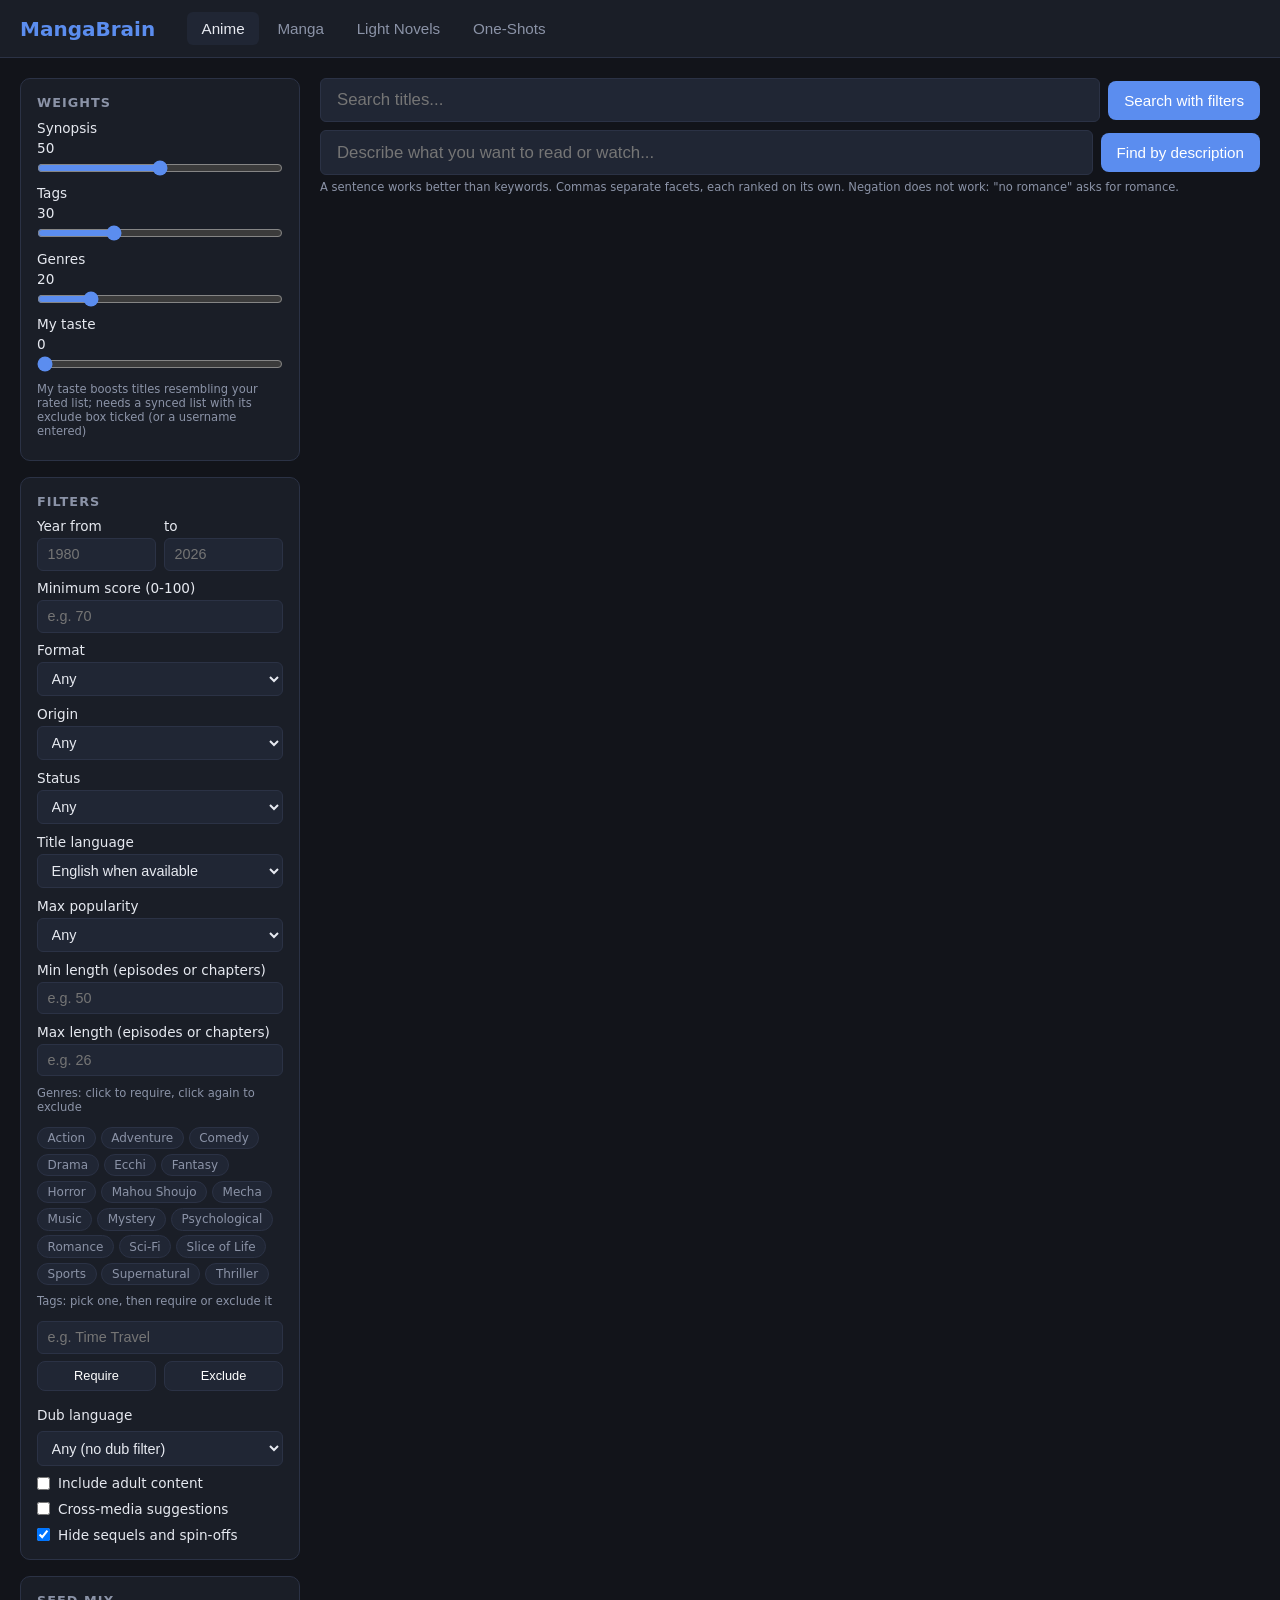
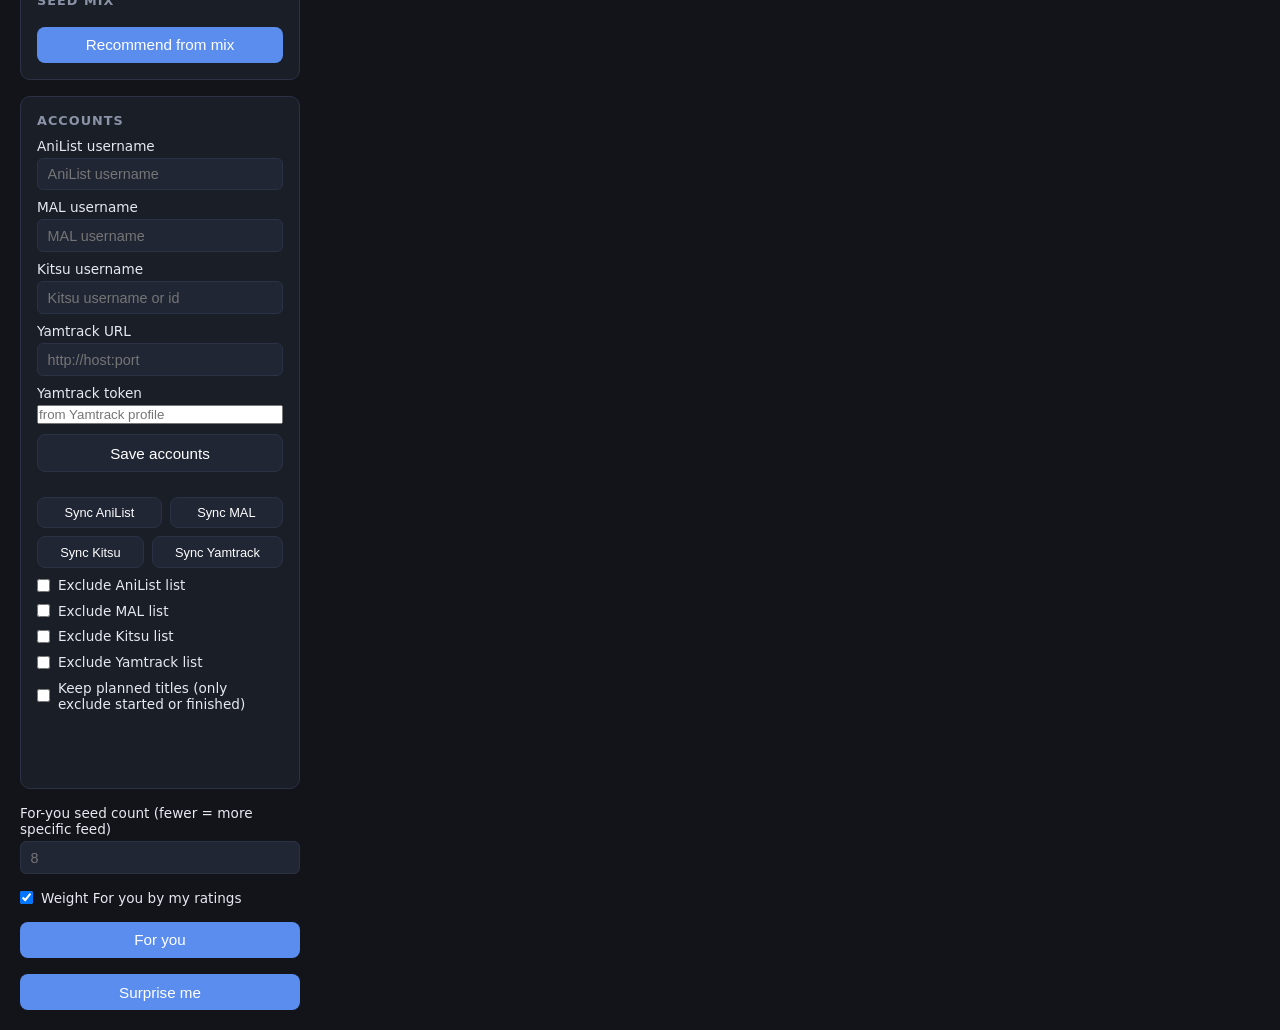
==== web/index.html @ 457e4fa7 "feat: description search in the web and Android clients A box in both clients for the endpoint added" ====
<!doctype html>
<html lang="en">
<head>
  <meta charset="utf-8">
  <meta name="viewport" content="width=device-width, initial-scale=1">
  <meta name="theme-color" content="#12141a">
  <title>MangaBrain</title>
  <link rel="stylesheet" href="style.css">
  <link rel="manifest" href="manifest.json">
  <link rel="icon" type="image/png" href="icon-192.png">
  <link rel="apple-touch-icon" href="icon-192.png">
</head>
<body>
  <header>
    <div class="brand">MangaBrain</div>
    <nav id="tabs">
      <button data-medium="anime" class="active">Anime</button>
      <button data-medium="manga">Manga</button>
      <button data-medium="light_novel">Light Novels</button>
      <button data-medium="one_shot">One-Shots</button>
    </nav>
  </header>

  <main>
    <aside id="panel">
      <section class="panel-block">
        <h2>Weights</h2>
        <label>Synopsis <span id="wSemanticVal">50</span>
          <input type="range" id="wSemantic" min="0" max="100" value="50">
        </label>
        <label>Tags <span id="wTagsVal">30</span>
          <input type="range" id="wTags" min="0" max="100" value="30">
        </label>
        <label>Genres <span id="wGenresVal">20</span>
          <input type="range" id="wGenres" min="0" max="100" value="20">
        </label>
        <label>My taste <span id="wTasteVal">0</span>
          <input type="range" id="wTaste" min="0" max="100" value="0">
        </label>
        <div class="chips-hint">My taste boosts titles resembling your rated list; needs a synced list with its exclude box ticked (or a username entered)</div>
      </section>

      <section class="panel-block">
        <h2>Filters</h2>
        <div class="row">
          <label>Year from <input type="number" id="yearMin" placeholder="1980"></label>
          <label>to <input type="number" id="yearMax" placeholder="2026"></label>
        </div>
        <label>Minimum score (0-100) <input type="number" id="minScore" min="0" max="100" placeholder="e.g. 70"></label>
        <label id="formatWrap">Format
          <select id="format">
            <option value="">Any</option>
          </select>
        </label>
        <label>Origin
          <select id="country">
            <option value="">Any</option>
            <option value="JP">Japan</option>
            <option value="KR">Korea</option>
            <option value="CN">China</option>
            <option value="TW">Taiwan</option>
          </select>
        </label>
        <label>Status
          <select id="status">
            <option value="">Any</option>
            <option value="FINISHED">Finished</option>
            <option value="RELEASING">Releasing</option>
            <option value="NOT_YET_RELEASED">Not yet released</option>
            <option value="HIATUS">Hiatus</option>
            <option value="CANCELLED">Cancelled</option>
          </select>
        </label>
        <label>Title language
          <select id="titleLang">
            <option value="english">English when available</option>
            <option value="romaji">Romaji</option>
          </select>
        </label>
        <label>Max popularity
          <select id="maxPop">
            <option value="">Any</option>
            <option value="200000">Under 200k members</option>
            <option value="50000">Under 50k members</option>
            <option value="10000">Under 10k members</option>
            <option value="2000">Under 2k members</option>
          </select>
        </label>
        <label>Min length (episodes or chapters)
          <input type="number" id="minLen" min="1" placeholder="e.g. 50">
        </label>
        <label>Max length (episodes or chapters)
          <input type="number" id="maxLen" min="1" placeholder="e.g. 26">
        </label>
        <div class="genre-filter">
          <div class="chips-hint">Genres: click to require, click again to exclude</div>
          <div id="genreChips" class="chips"></div>
        </div>
        <div class="genre-filter">
          <div class="chips-hint">Tags: pick one, then require or exclude it</div>
          <div class="suggest-wrap">
            <input type="text" id="tagInput" placeholder="e.g. Time Travel" autocomplete="off">
            <div id="tagSuggest" class="suggest" hidden></div>
          </div>
          <div class="row">
            <button id="tagReq" class="secondary" type="button">Require</button>
            <button id="tagExc" class="secondary" type="button">Exclude</button>
          </div>
          <div id="tagChips" class="chips"></div>
        </div>
        <label id="dubbedRow">Dub language <span id="dubNote" class="inline-note"></span>
          <!-- Options are filled from /dub/languages at load: the catalog
               holds 29 dub languages and a hardcoded list offered nine,
               so no, th, he, id, zh, hi, fi, tr, ca and vi were present
               and unselectable. English is kept inline so the control is
               usable before the fetch returns, or if it fails. -->
          <select id="dubLang">
            <option value="">Any (no dub filter)</option>
            <option value="en">English</option>
          </select>
        </label>
        <label class="check"><input type="checkbox" id="adult"> Include adult content</label>
        <label class="check"><input type="checkbox" id="crossMedia"> Cross-media suggestions</label>
        <label class="check"><input type="checkbox" id="excludeFranchise" checked> Hide sequels and spin-offs</label>
      </section>

      <section class="panel-block" id="mixBlock" hidden>
        <h2>Seed mix</h2>
        <div id="mixChips" class="chips"></div>
        <button id="mixGo">Recommend from mix</button>
      </section>

      <section class="panel-block">
        <h2>Accounts</h2>
        <label>AniList username <input type="text" id="alUser" placeholder="AniList username"></label>
        <label>MAL username <input type="text" id="malUser" placeholder="MAL username"></label>
        <label>Kitsu username <input type="text" id="kitsuUser" placeholder="Kitsu username or id"></label>
        <label>Yamtrack URL <input type="text" id="ytUrl" placeholder="http://host:port"></label>
        <label>Yamtrack token <input type="password" id="ytToken" placeholder="from Yamtrack profile"></label>
        <button id="acctSave" class="secondary">Save accounts</button>
        <div id="acctStatus" class="chips-hint"></div>
        <div class="row">
          <button id="alRefresh" class="secondary">Sync AniList</button>
          <button id="malRefresh" class="secondary">Sync MAL</button>
          <button id="kitsuRefresh" class="secondary">Sync Kitsu</button>
          <button id="ytRefresh" class="secondary">Sync Yamtrack</button>
        </div>
        <label class="check"><input type="checkbox" id="alExclude"> Exclude AniList list</label>
        <label class="check"><input type="checkbox" id="malExclude"> Exclude MAL list</label>
        <label class="check"><input type="checkbox" id="kitsuExclude"> Exclude Kitsu list</label>
        <label class="check"><input type="checkbox" id="ytExclude"> Exclude Yamtrack list</label>
        <label class="check"><input type="checkbox" id="keepPlanned"> Keep planned titles (only exclude started or finished)</label>
        <div id="alStatus" class="chips-hint"></div>
        <div id="malStatus" class="chips-hint"></div>
        <div id="kitsuStatus" class="chips-hint"></div>
        <div id="ytStatus" class="chips-hint"></div>
      </section>

      <label>For-you seed count (fewer = more specific feed)
        <input type="number" id="forYouSeeds" min="1" max="20" placeholder="8">
      </label>
      <label class="check"><input type="checkbox" id="useRatings" checked> Weight For you by my ratings</label>
      <button id="forYou">For you</button>
      <button id="surprise">Surprise me</button>
    </aside>

    <section id="content">
      <!-- The button applies the filter panel, which the search box alone
           never did: typing searched titles by name and ignored every
           filter, so the catalog could only be reached through a seed
           title. With an empty box it browses on filters alone. -->
      <div class="searchbar">
        <input id="search" type="search" placeholder="Search titles..." autocomplete="off">
        <button id="browseBtn" type="button" title="Apply the filters below to the whole catalog, with or without a search term">Search with filters</button>
      </div>
      <!-- Searching by name finds a title you can already name. This finds
           one you can only describe, by embedding the sentence into the
           same space the catalog lives in. It can only match what synopses
           say, so plot and setting work and art style does not. -->
      <div class="searchbar describebar">
        <input id="describe" type="search" placeholder="Describe what you want to read or watch..." autocomplete="off">
        <button id="describeBtn" type="button" title="Rank the catalog by how well each synopsis matches your description">Find by description</button>
      </div>
      <div class="chips-hint describe-hint">
        A sentence works better than keywords. Commas separate facets, each
        ranked on its own. Negation does not work: "no romance" asks for romance.
      </div>
      <div id="seed"></div>
      <div id="related"></div>
      <div id="results" class="grid"></div>
      <div id="statusMsg" class="muted"></div>
    </section>
  </main>

  <script src="app.js"></script>
</body>
</html>
---- web/style.css ----
:root {
  --bg: #12141a;
  --panel: #1a1e27;
  --card: #202634;
  --text: #e6e9f0;
  --muted: #8b93a7;
  --accent: #5b8def;
  --accent-2: #37c9a5;
  --border: #2b3245;
}

* { box-sizing: border-box; margin: 0; padding: 0; }

body {
  background: var(--bg);
  color: var(--text);
  font-family: system-ui, -apple-system, "Segoe UI", sans-serif;
  min-height: 100vh;
}

header {
  display: flex;
  align-items: center;
  gap: 2rem;
  padding: 0.75rem 1.25rem;
  background: var(--panel);
  border-bottom: 1px solid var(--border);
  position: sticky;
  top: 0;
  z-index: 10;
}

.brand { font-size: 1.25rem; font-weight: 700; color: var(--accent); }

#tabs { display: flex; gap: 0.25rem; }

#tabs button {
  background: none;
  border: none;
  color: var(--muted);
  padding: 0.5rem 0.9rem;
  font-size: 0.95rem;
  cursor: pointer;
  border-radius: 6px;
}

#tabs button.active { color: var(--text); background: var(--card); }

main {
  display: grid;
  grid-template-columns: 280px 1fr;
  gap: 1.25rem;
  padding: 1.25rem;
  max-width: 1500px;
  margin: 0 auto;
}

#panel { display: flex; flex-direction: column; gap: 1rem; align-self: start; }

.panel-block {
  background: var(--panel);
  border: 1px solid var(--border);
  border-radius: 10px;
  padding: 1rem;
  display: flex;
  flex-direction: column;
  gap: 0.6rem;
}

.panel-block h2 {
  font-size: 0.8rem;
  text-transform: uppercase;
  letter-spacing: 0.08em;
  color: var(--muted);
}

label { font-size: 0.85rem; display: flex; flex-direction: column; gap: 0.25rem; }
label.check { flex-direction: row; align-items: center; gap: 0.5rem; }
/* Rows wrap and their buttons share the width, so a row of sync buttons
   stays inside the panel instead of overflowing it. */
.row { display: flex; flex-wrap: wrap; gap: 0.5rem; }
.row label { flex: 1; }
.row button { flex: 1 1 auto; min-width: 0; padding: 0.45rem 0.5rem; font-size: 0.8rem; }

input[type="text"], input[type="number"], input[type="search"], select {
  background: var(--card);
  border: 1px solid var(--border);
  color: var(--text);
  border-radius: 6px;
  padding: 0.45rem 0.6rem;
  font-size: 0.9rem;
  width: 100%;
}

input[type="range"] { accent-color: var(--accent); }

button {
  background: var(--accent);
  color: #fff;
  border: none;
  border-radius: 8px;
  padding: 0.6rem 1rem;
  font-size: 0.95rem;
  cursor: pointer;
}

button.secondary { background: var(--card); border: 1px solid var(--border); }
button:hover { filter: brightness(1.1); }

/* The input grows, the button keeps its label, and the pair wraps on a
   narrow screen rather than squeezing the input to nothing. */
.searchbar {
  display: flex;
  flex-wrap: wrap;
  gap: 0.5rem;
  align-items: center;
}

.searchbar input {
  font-size: 1.05rem;
  padding: 0.7rem 1rem;
  flex: 1 1 16rem;
  min-width: 0;
}

.searchbar button {
  flex: 0 0 auto;
  padding: 0.7rem 1rem;
  white-space: nowrap;
}

/* The description box sits under the name search rather than replacing
   it: they answer different questions, and a reader who knows the title
   should not have to describe it. */
.describebar { margin-top: 0.5rem; }

.describe-hint {
  margin-top: 0.35rem;
  margin-bottom: 0.25rem;
}

#seed { margin-top: 1rem; }

.seed-card {
  display: flex;
  gap: 1rem;
  background: var(--panel);
  border: 1px solid var(--border);
  border-radius: 10px;
  padding: 1rem;
}

.seed-card img { width: 110px; border-radius: 8px; object-fit: cover; }
.seed-card h3 { margin-bottom: 0.35rem; }
.seed-card p {
  font-size: 0.85rem;
  color: var(--muted);
  max-height: 7.5em;
  overflow: hidden;
}

#related { margin-top: 0.75rem; display: flex; flex-wrap: wrap; gap: 0.4rem; }

.related-chip {
  background: var(--card);
  border: 1px solid var(--border);
  border-radius: 999px;
  padding: 0.25rem 0.7rem;
  font-size: 0.8rem;
  color: var(--muted);
  cursor: pointer;
}

.related-chip:hover { color: var(--text); }

.grid {
  margin-top: 1rem;
  display: grid;
  grid-template-columns: repeat(auto-fill, minmax(150px, 1fr));
  gap: 0.9rem;
}

.card {
  background: var(--card);
  border: 1px solid var(--border);
  border-radius: 10px;
  overflow: hidden;
  cursor: pointer;
  position: relative;
  transition: transform 0.1s ease;
}

.card:hover { transform: translateY(-2px); }

.card .cover {
  width: 100%;
  aspect-ratio: 2 / 3;
  object-fit: cover;
  display: block;
  background: var(--panel);
}

.card .info { padding: 0.5rem 0.6rem 0.7rem; }

.card .title {
  font-size: 0.85rem;
  font-weight: 600;
  line-height: 1.25;
  display: -webkit-box;
  -webkit-line-clamp: 2;
  -webkit-box-orient: vertical;
  overflow: hidden;
}

.card .meta { font-size: 0.72rem; color: var(--muted); margin-top: 0.25rem; }

.badge {
  position: absolute;
  top: 0.4rem;
  right: 0.4rem;
  background: var(--accent-2);
  color: #06281f;
  font-weight: 700;
  font-size: 0.8rem;
  border-radius: 6px;
  padding: 0.15rem 0.45rem;
}

.muted { color: var(--muted); font-size: 0.85rem; margin-top: 0.75rem; }

.genre-filter { display: flex; flex-direction: column; gap: 0.45rem; }

.genre-filter .row { display: flex; gap: 0.5rem; }

.genre-filter .row button {
  flex: 1;
  padding: 0.4rem 0.6rem;
  font-size: 0.8rem;
}

.suggest-wrap { position: relative; }
.suggest-wrap input { width: 100%; }
.suggest {
  position: absolute;
  top: 100%;
  left: 0;
  right: 0;
  margin-top: 2px;
  background: var(--card);
  border: 1px solid var(--border);
  border-radius: 6px;
  max-height: 220px;
  overflow-y: auto;
  z-index: 30;
}
.suggest div {
  padding: 0.4rem 0.6rem;
  font-size: 0.85rem;
  cursor: pointer;
}
.suggest div.active, .suggest div:hover { background: var(--panel); color: var(--text); }

.chips { display: flex; flex-wrap: wrap; gap: 0.3rem; }

.chips-hint { font-size: 0.72rem; color: var(--muted); margin-bottom: 0.35rem; }

.chip {
  background: var(--card);
  border: 1px solid var(--border);
  border-radius: 999px;
  padding: 0.2rem 0.6rem;
  font-size: 0.75rem;
  color: var(--muted);
  cursor: pointer;
}

.chip.inc { background: #1d3b2a; border-color: var(--accent-2); color: var(--accent-2); }
.chip.exc { background: #3b1d22; border-color: #e05c6e; color: #e05c6e; }

.seed-chips { margin: 0.45rem 0 0.2rem; }
.seed-chips .chip.tag { border-style: dashed; color: var(--muted); }

.add-mix {
  position: absolute;
  top: 0.4rem;
  left: 0.4rem;
  width: 1.6rem;
  height: 1.6rem;
  border-radius: 6px;
  background: rgba(18, 20, 26, 0.85);
  border: 1px solid var(--border);
  color: var(--text);
  font-size: 1rem;
  line-height: 1;
  padding: 0;
}

.add-mix:hover { border-color: var(--accent); color: var(--accent); }

.ext-links { margin-top: 0.3rem; display: flex; gap: 0.6rem; }

.ext-links a, .card .ext {
  color: var(--accent);
  font-size: 0.72rem;
  text-decoration: none;
}

.ext-links a:hover, .card .ext:hover { text-decoration: underline; }

.show-more {
  display: block;
  margin: 1rem auto;
  background: var(--card);
  border: 1px solid var(--border);
}

@media (max-width: 900px) {
  main { grid-template-columns: 1fr; }
}

/* Backfill progress beside the dub toggle: present only while the English
   cast check is incomplete, because until then the filter hides titles it
   has not looked at yet. */
.inline-note { color: var(--muted); font-size: 0.78rem; }
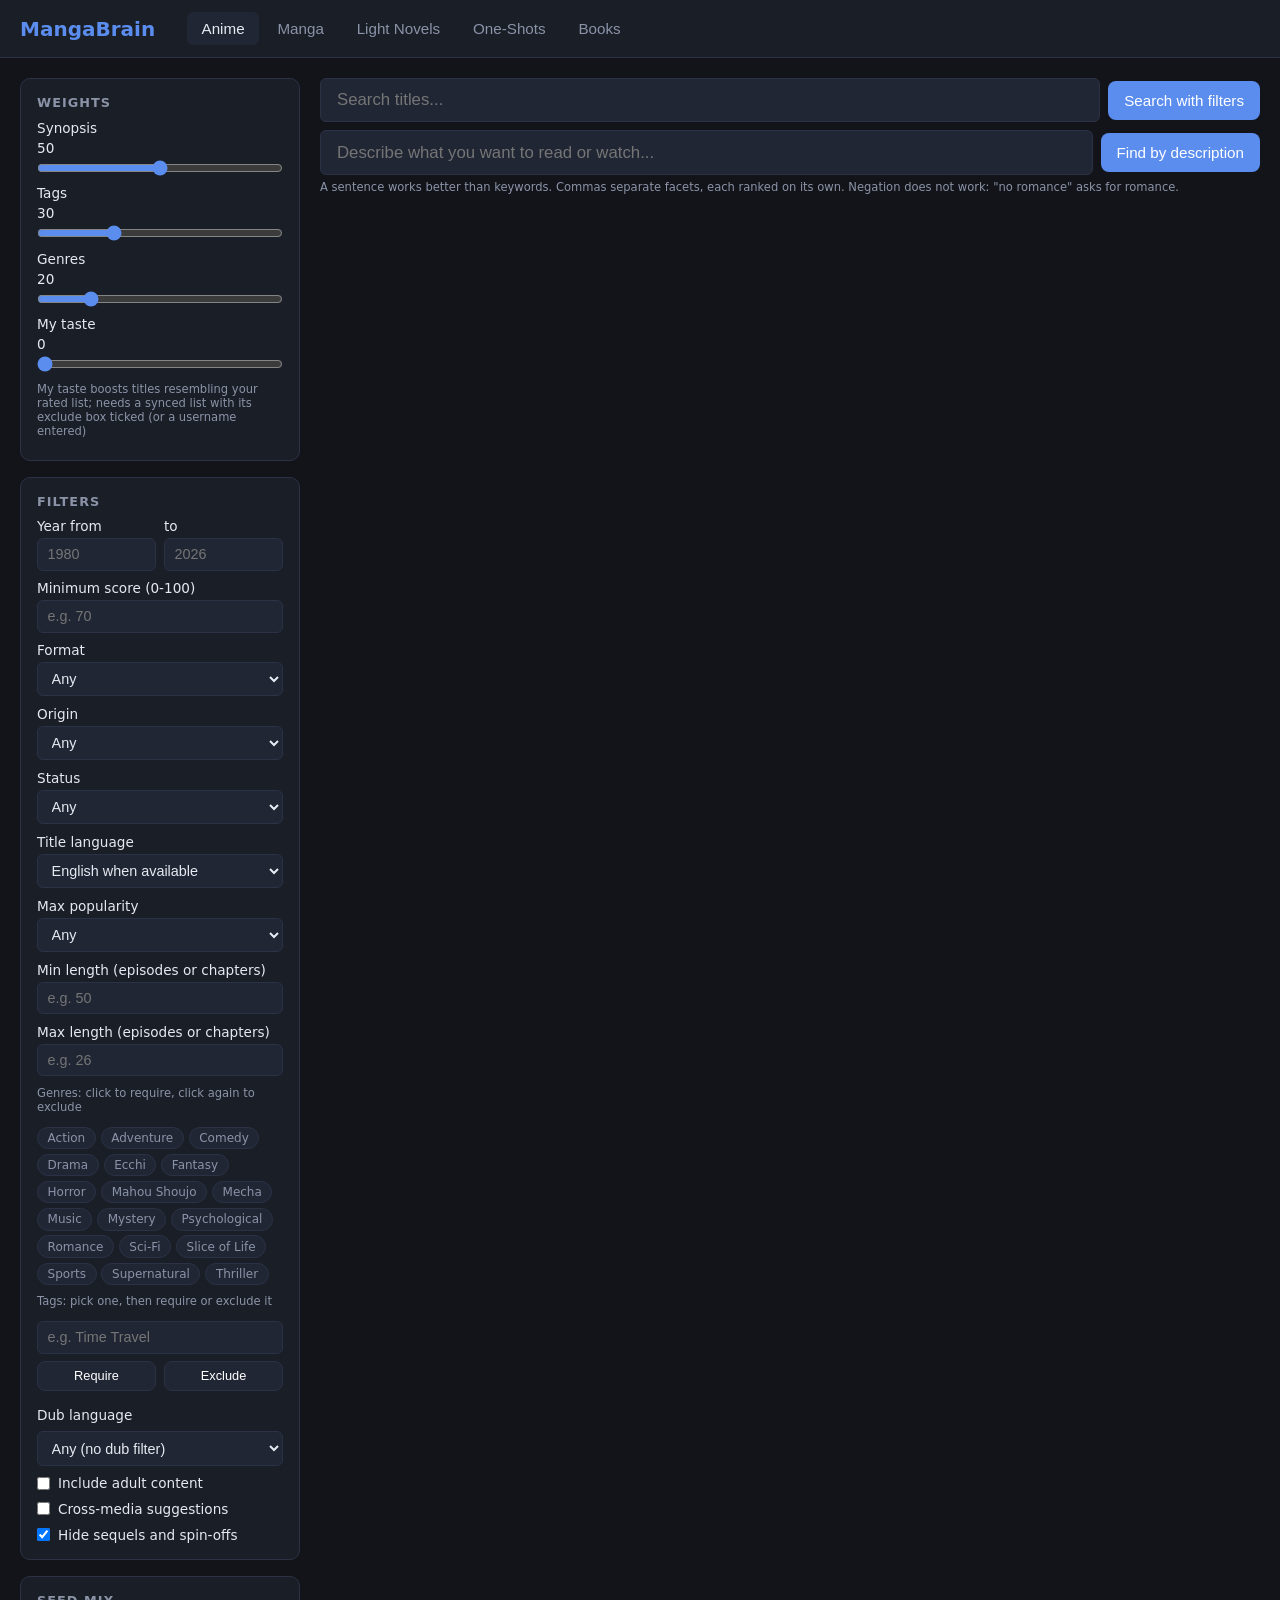
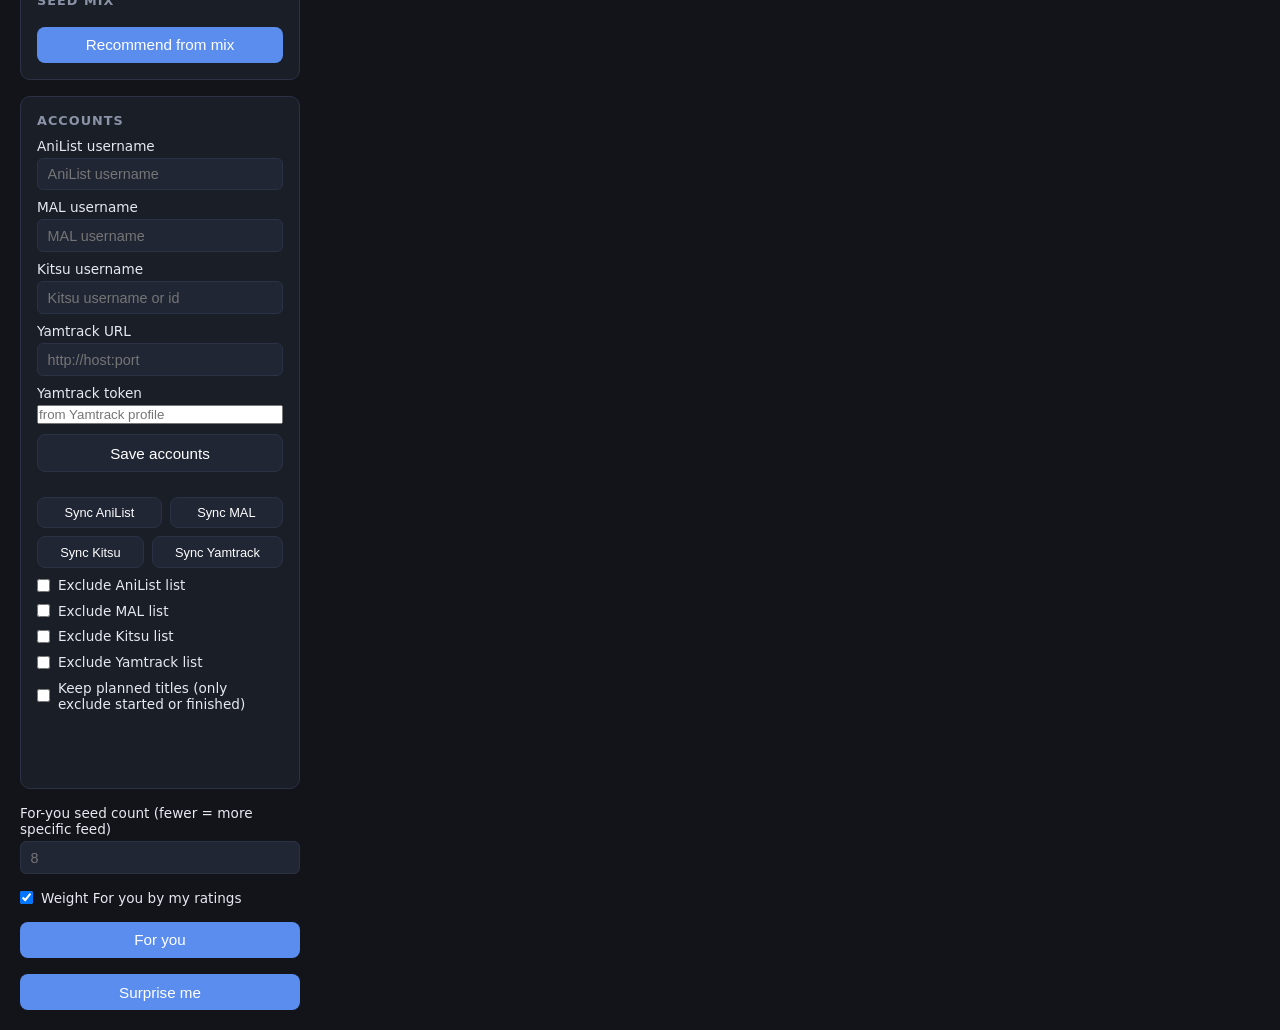
==== commit 7f84cd2b: "feat(web,android): offer Books in both clients The API has served medium=book since the schema chang" ====
--- a/web/index.html
+++ b/web/index.html
@@ -18,6 +18,7 @@
       <button data-medium="manga">Manga</button>
       <button data-medium="light_novel">Light Novels</button>
       <button data-medium="one_shot">One-Shots</button>
+      <button data-medium="book">Books</button>
     </nav>
   </header>
 
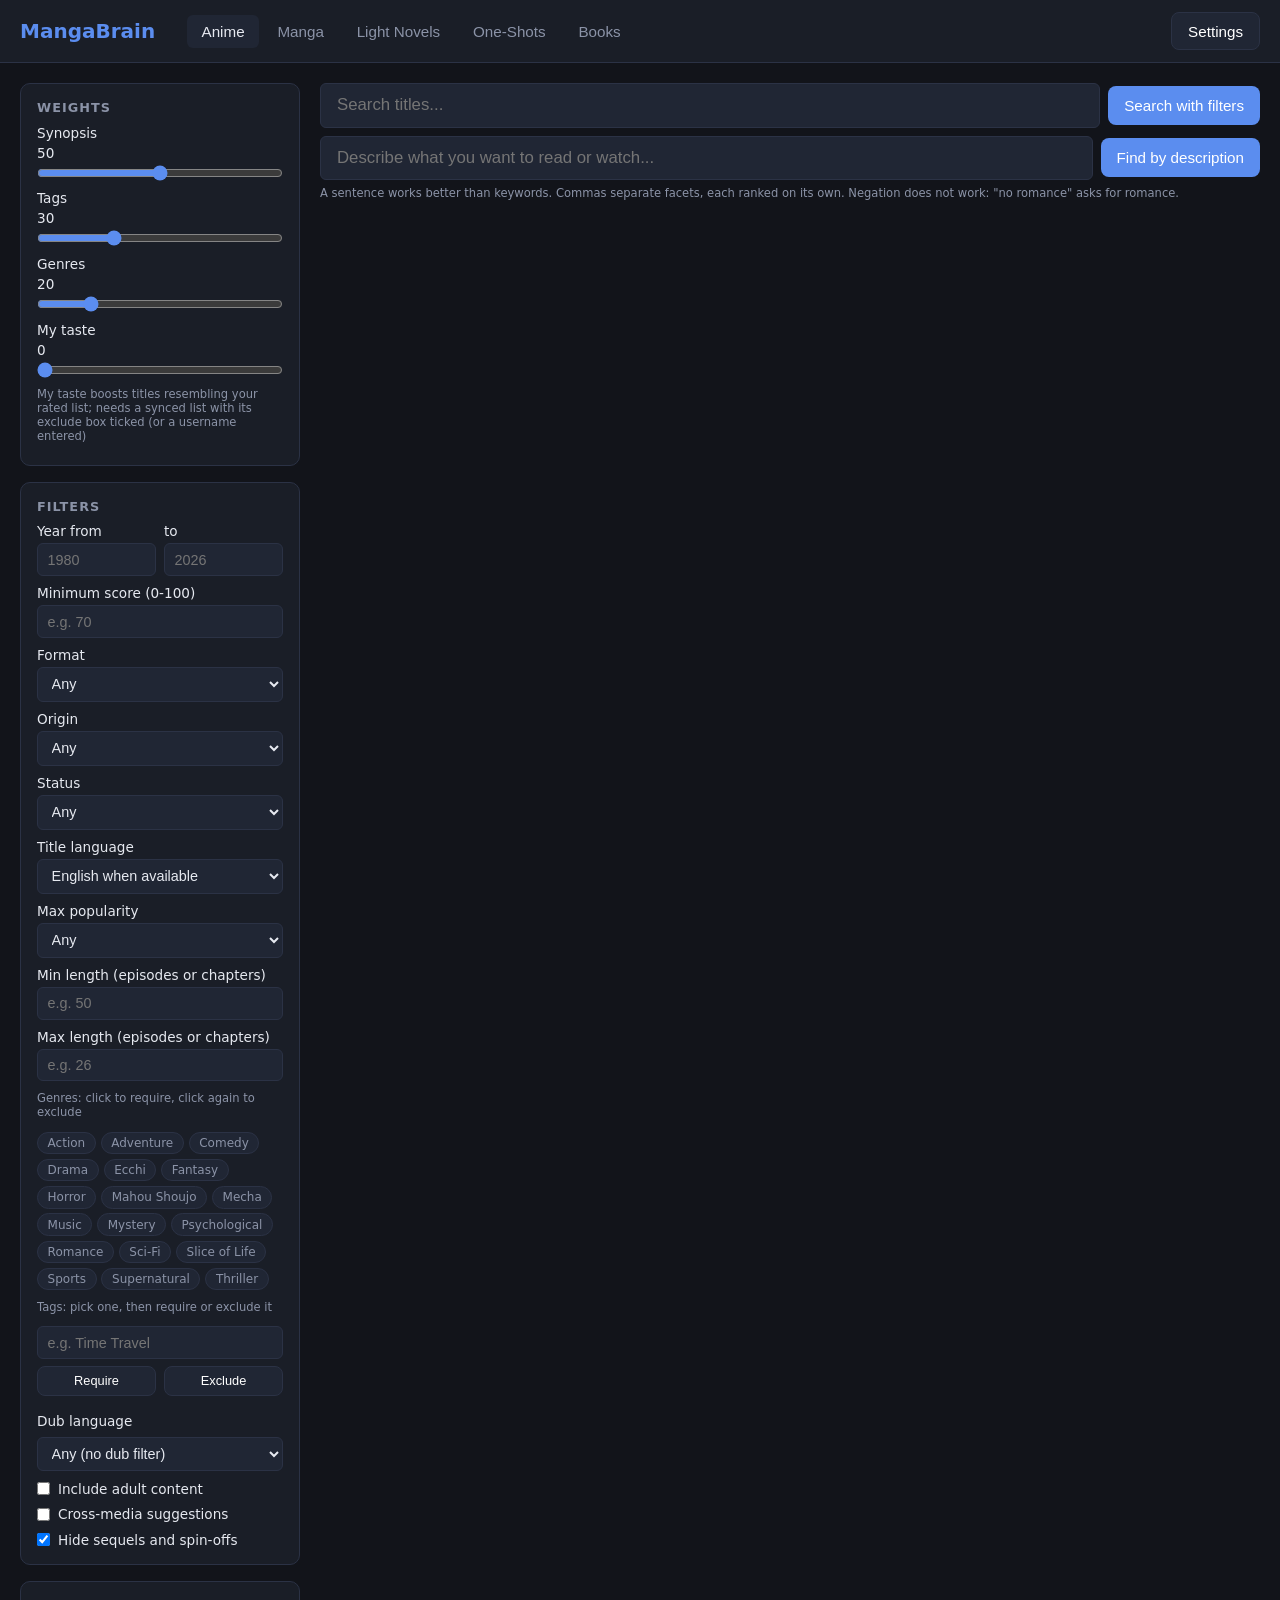
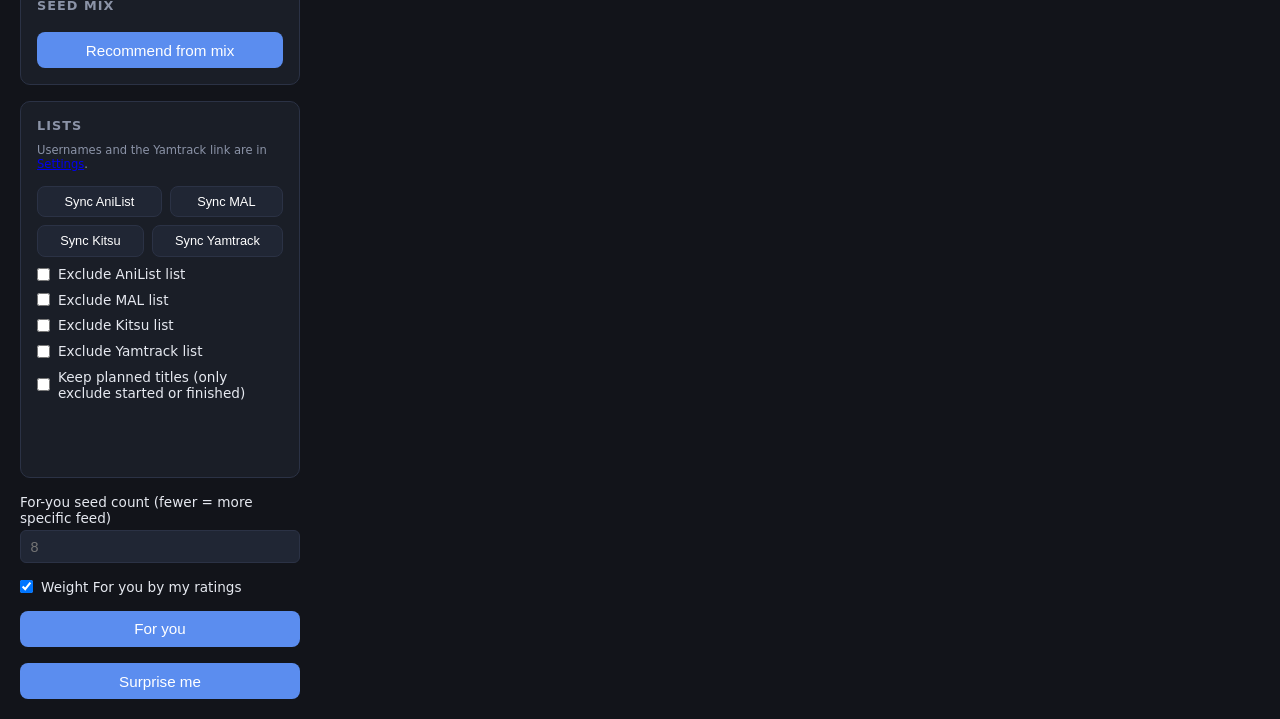
==== commit f91722f4: "feat: a settings page that installs media by switching them on Adding a medium used to mean a new im" ====
--- a/web/index.html
+++ b/web/index.html
@@ -20,7 +20,37 @@
       <button data-medium="one_shot">One-Shots</button>
       <button data-medium="book">Books</button>
     </nav>
+    <button id="settingsBtn" class="secondary header-settings" type="button">Settings</button>
   </header>
+
+  <!-- One page for what is set once rather than per search: which media
+       this install holds, and the tracker accounts. Media come from GET
+       /datasets, so a medium added on the server appears here without a
+       client change. Sync buttons and exclude toggles stay in the panel,
+       because they are used per search. -->
+  <dialog id="settingsDialog" aria-labelledby="settingsTitle">
+    <div class="settings-head">
+      <h2 id="settingsTitle">Settings</h2>
+      <button id="settingsClose" class="secondary" type="button">Close</button>
+    </div>
+    <section class="panel-block">
+      <h2>Media</h2>
+      <div class="chips-hint">Choose which tabs to show. Switching on a medium that is not
+        downloaded yet downloads it in the background; switching one off only hides the tab.</div>
+      <div id="mediaSettings" class="media-settings">Loading...</div>
+      <div id="mediaStatus" class="chips-hint" role="status"></div>
+    </section>
+    <section class="panel-block">
+      <h2>Accounts</h2>
+      <label>AniList username <input type="text" id="alUser" placeholder="AniList username"></label>
+      <label>MAL username <input type="text" id="malUser" placeholder="MAL username"></label>
+      <label>Kitsu username <input type="text" id="kitsuUser" placeholder="Kitsu username or id"></label>
+      <label>Yamtrack URL <input type="text" id="ytUrl" placeholder="http://host:port"></label>
+      <label>Yamtrack token <input type="password" id="ytToken" placeholder="from Yamtrack profile"></label>
+      <button id="acctSave" class="secondary">Save accounts</button>
+      <div id="acctStatus" class="chips-hint"></div>
+    </section>
+  </dialog>
 
   <main>
     <aside id="panel">
@@ -132,14 +162,8 @@
       </section>
 
       <section class="panel-block">
-        <h2>Accounts</h2>
-        <label>AniList username <input type="text" id="alUser" placeholder="AniList username"></label>
-        <label>MAL username <input type="text" id="malUser" placeholder="MAL username"></label>
-        <label>Kitsu username <input type="text" id="kitsuUser" placeholder="Kitsu username or id"></label>
-        <label>Yamtrack URL <input type="text" id="ytUrl" placeholder="http://host:port"></label>
-        <label>Yamtrack token <input type="password" id="ytToken" placeholder="from Yamtrack profile"></label>
-        <button id="acctSave" class="secondary">Save accounts</button>
-        <div id="acctStatus" class="chips-hint"></div>
+        <h2>Lists</h2>
+        <div class="chips-hint">Usernames and the Yamtrack link are in <a href="#" id="openSettingsLink">Settings</a>.</div>
         <div class="row">
           <button id="alRefresh" class="secondary">Sync AniList</button>
           <button id="malRefresh" class="secondary">Sync MAL</button>
--- a/web/style.css
+++ b/web/style.css
@@ -82,7 +82,7 @@
 .row label { flex: 1; }
 .row button { flex: 1 1 auto; min-width: 0; padding: 0.45rem 0.5rem; font-size: 0.8rem; }
 
-input[type="text"], input[type="number"], input[type="search"], select {
+input[type="text"], input[type="password"], input[type="number"], input[type="search"], select {
   background: var(--card);
   border: 1px solid var(--border);
   color: var(--text);
@@ -322,3 +322,48 @@
    cast check is incomplete, because until then the filter hides titles it
    has not looked at yet. */
 .inline-note { color: var(--muted); font-size: 0.78rem; }
+
+/* Settings. The reset above zeroes margins, which takes away the auto
+   margin a modal dialog centres itself with, so it is put back. */
+.header-settings { margin-left: auto; }
+
+#settingsDialog {
+  margin: auto;
+  width: min(640px, calc(100vw - 32px));
+  max-height: calc(100vh - 32px);
+  overflow-y: auto;
+  background: var(--bg);
+  color: var(--text);
+  border: 1px solid var(--border);
+  border-radius: 12px;
+  padding: 1rem;
+  display: none;
+  flex-direction: column;
+  gap: 1rem;
+}
+#settingsDialog[open] { display: flex; }
+#settingsDialog::backdrop { background: rgba(0, 0, 0, 0.6); }
+
+.settings-head { display: flex; align-items: center; justify-content: space-between; }
+
+.media-settings { display: flex; flex-direction: column; gap: 0.75rem; }
+
+.dataset {
+  border: 1px solid var(--border);
+  border-radius: 8px;
+  padding: 0.75rem;
+  display: flex;
+  flex-direction: column;
+  gap: 0.4rem;
+  background: var(--card);
+}
+.dataset-title { font-weight: 600; }
+.dataset-desc, .dataset-status { font-size: 0.82rem; color: var(--muted); }
+.dataset-status.failed { color: #e57373; }
+.dataset-media { display: flex; flex-wrap: wrap; gap: 0.4rem 1rem; }
+.dataset progress { width: 100%; height: 0.5rem; accent-color: var(--accent); }
+
+@media (max-width: 600px) {
+  header { flex-wrap: wrap; gap: 0.5rem; }
+  #tabs { overflow-x: auto; max-width: 100%; }
+}
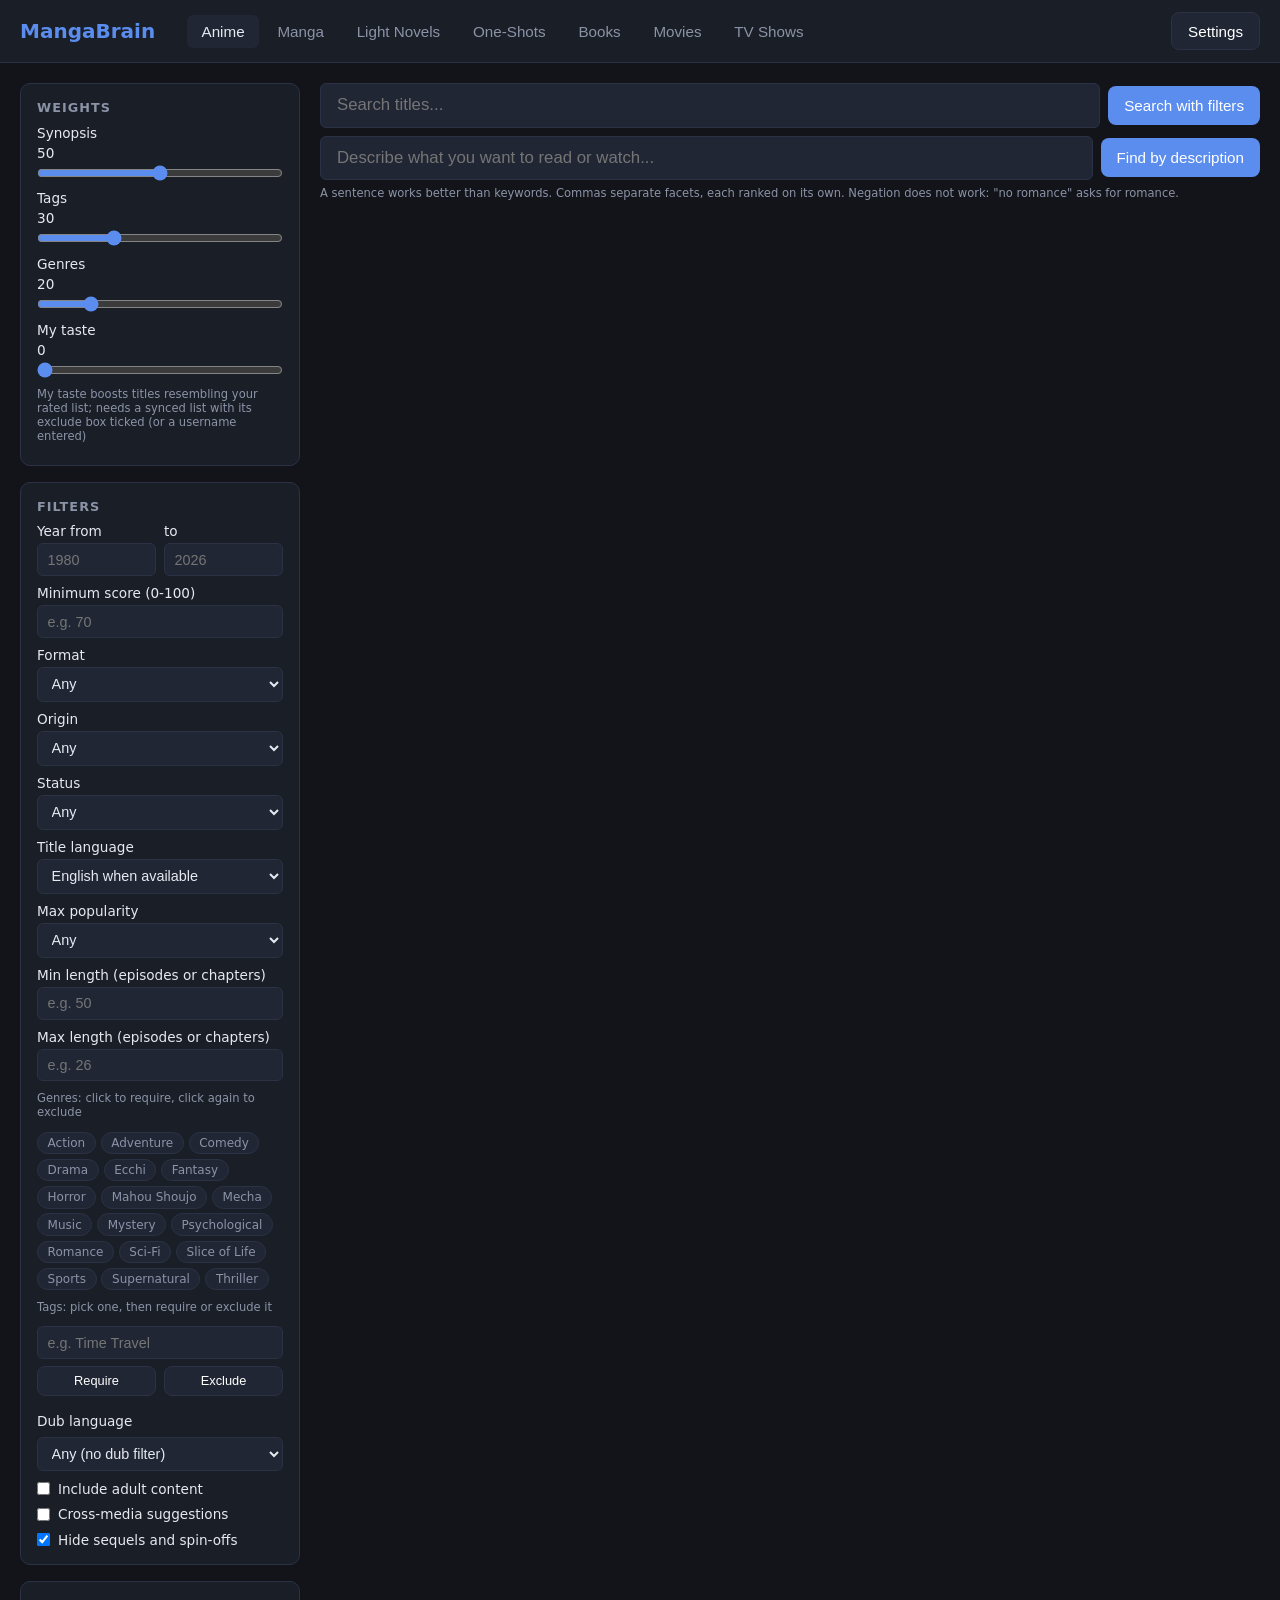
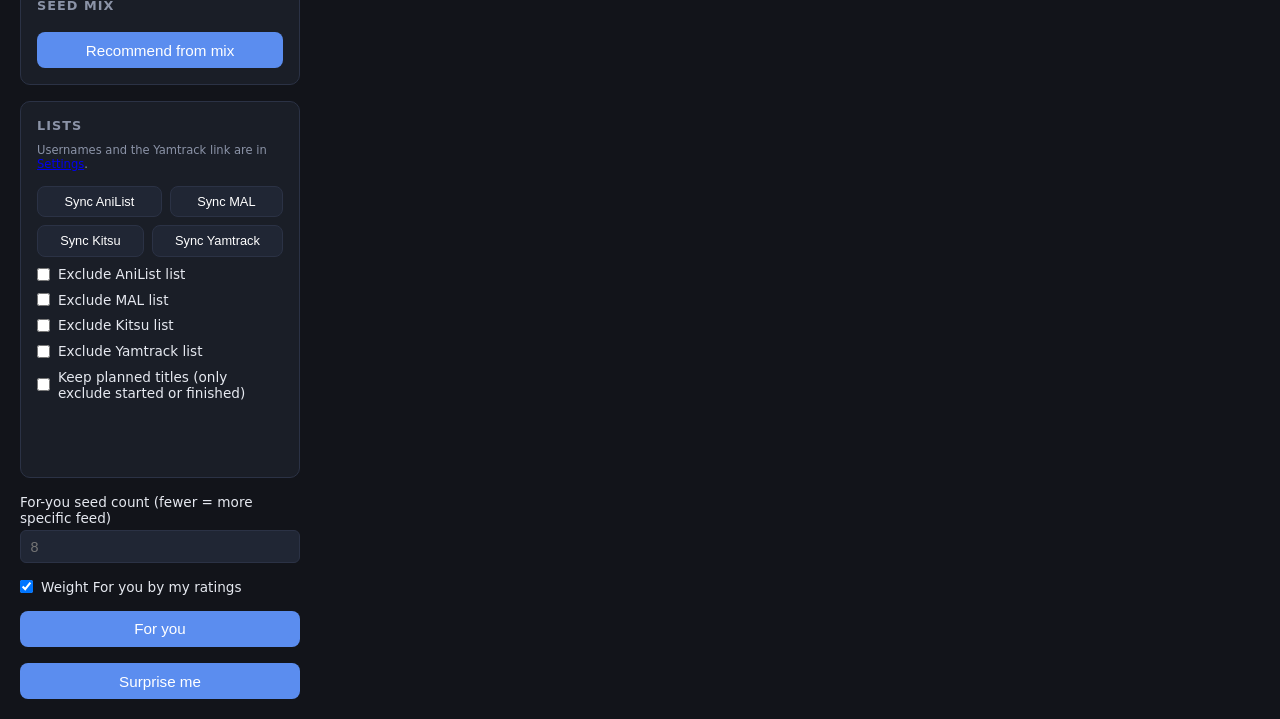
==== commit 59c5dd2c: "feat: films and TV from TMDB, fetched by each install Movies and TV Shows become two new media, alon" ====
--- a/web/index.html
+++ b/web/index.html
@@ -19,6 +19,8 @@
       <button data-medium="light_novel">Light Novels</button>
       <button data-medium="one_shot">One-Shots</button>
       <button data-medium="book">Books</button>
+      <button data-medium="movie">Movies</button>
+      <button data-medium="tv">TV Shows</button>
     </nav>
     <button id="settingsBtn" class="secondary header-settings" type="button">Settings</button>
   </header>
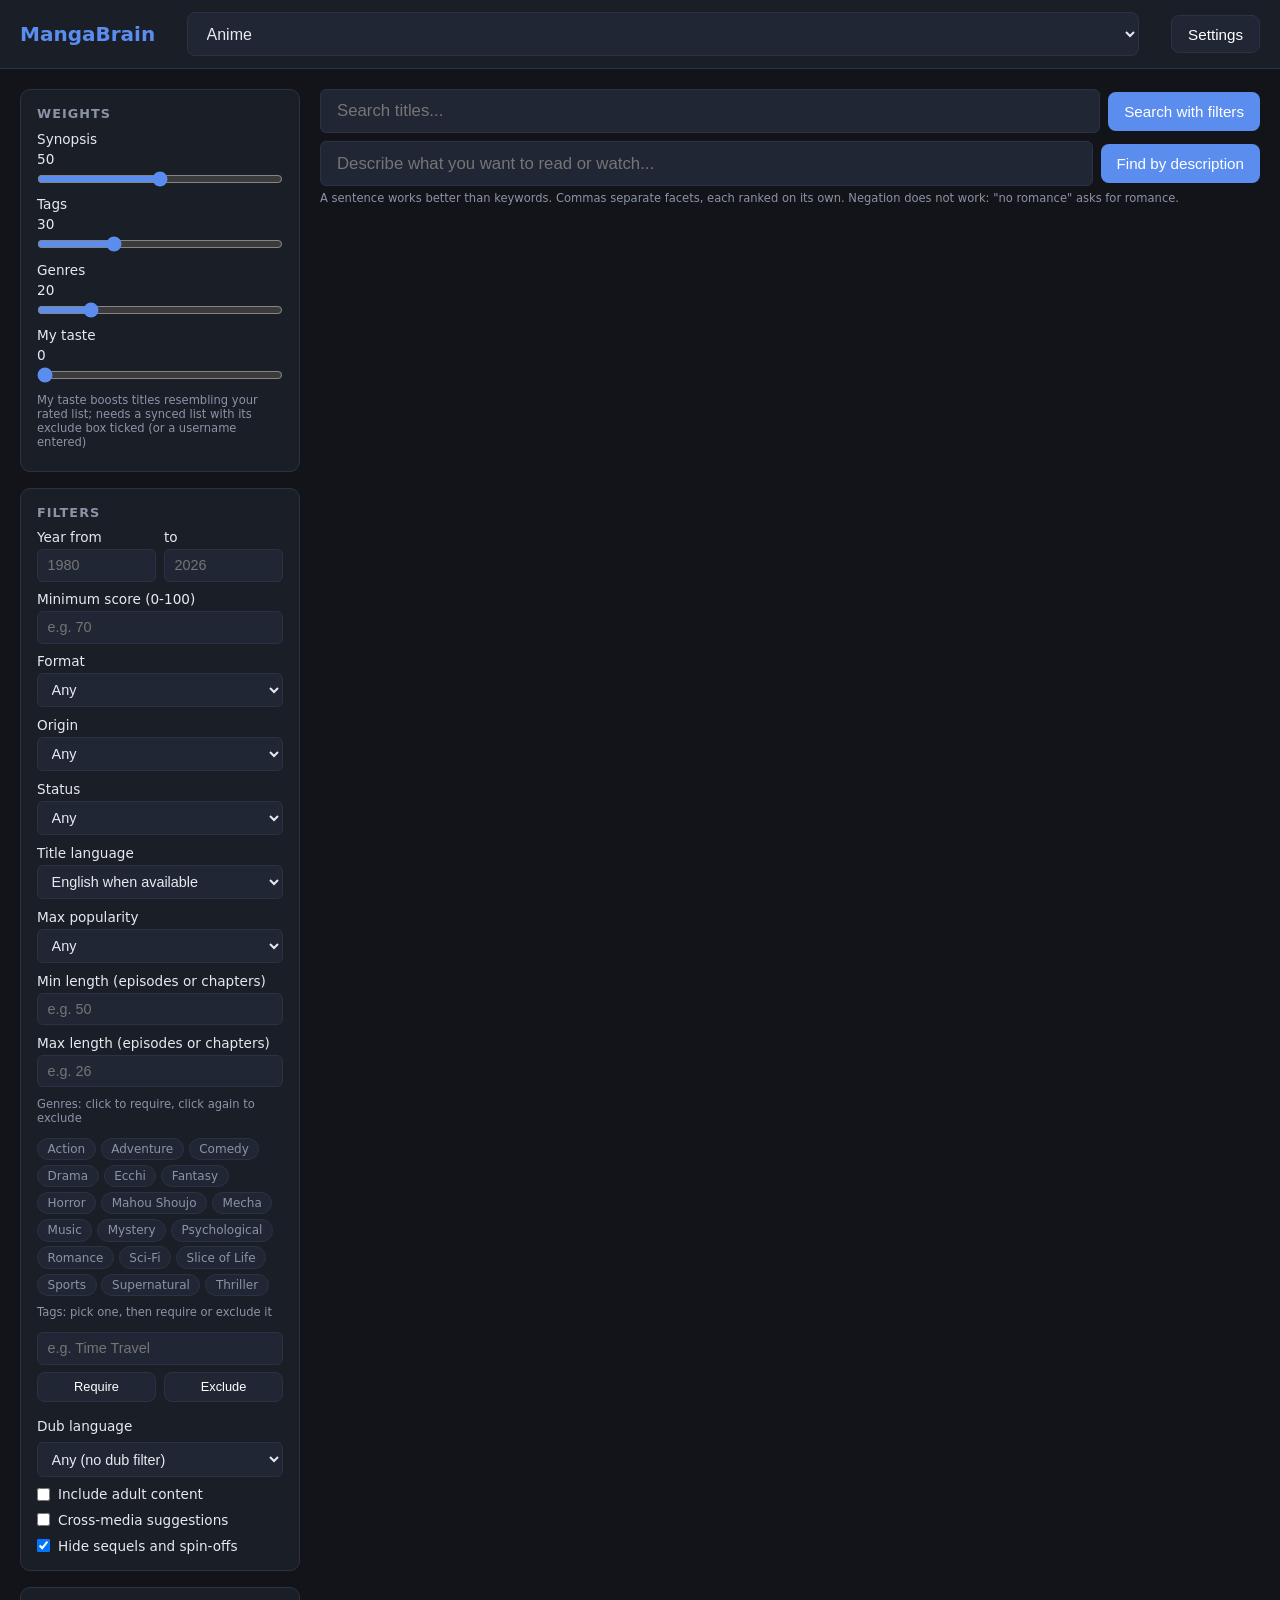
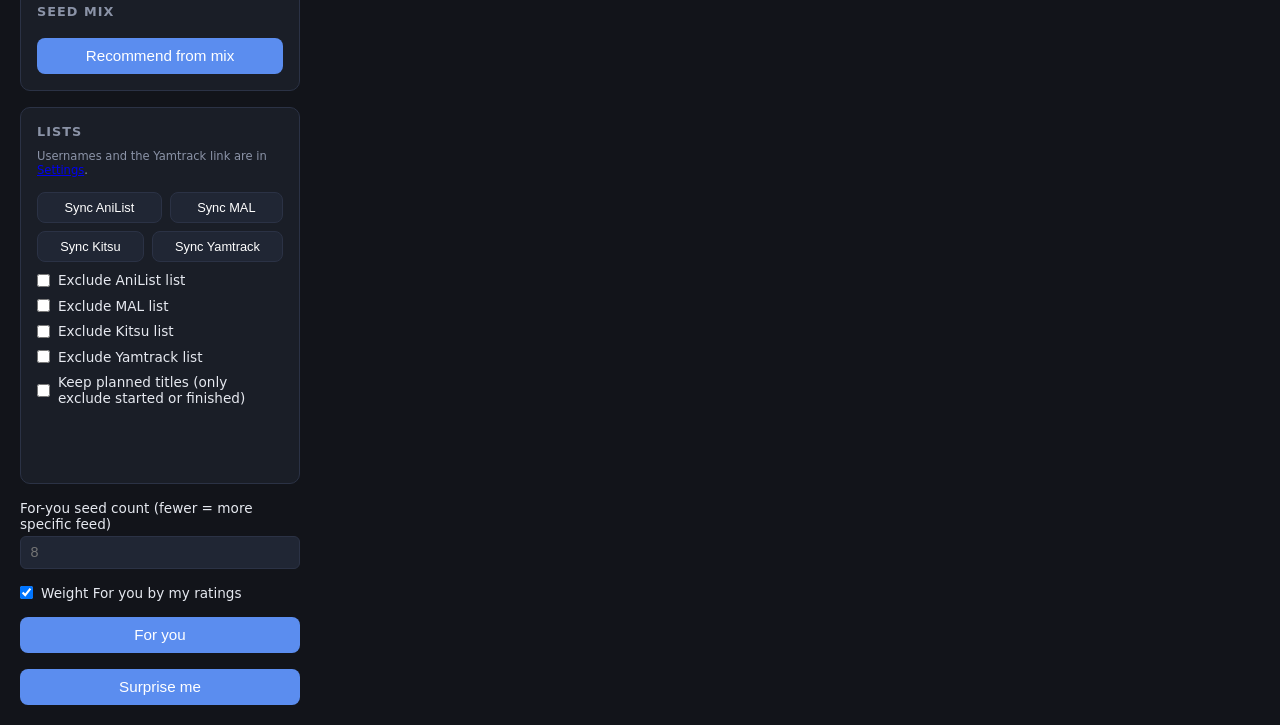
==== commit d2a54449: "feat(ui): choose the medium from a dropdown instead of a row of tabs With Books, Movies and TV Shows" ====
--- a/web/index.html
+++ b/web/index.html
@@ -13,15 +13,17 @@
 <body>
   <header>
     <div class="brand">MangaBrain</div>
-    <nav id="tabs">
-      <button data-medium="anime" class="active">Anime</button>
-      <button data-medium="manga">Manga</button>
-      <button data-medium="light_novel">Light Novels</button>
-      <button data-medium="one_shot">One-Shots</button>
-      <button data-medium="book">Books</button>
-      <button data-medium="movie">Movies</button>
-      <button data-medium="tv">TV Shows</button>
-    </nav>
+    <!-- A dropdown, not a row of tabs: seven media no longer fit a row on a
+         phone, and the last ones scrolled off where nobody saw them. -->
+    <select id="tabs" aria-label="Medium">
+      <option data-medium="anime" value="anime" selected>Anime</option>
+      <option data-medium="manga" value="manga">Manga</option>
+      <option data-medium="light_novel" value="light_novel">Light Novels</option>
+      <option data-medium="one_shot" value="one_shot">One-Shots</option>
+      <option data-medium="book" value="book">Books</option>
+      <option data-medium="movie" value="movie">Movies</option>
+      <option data-medium="tv" value="tv">TV Shows</option>
+    </select>
     <button id="settingsBtn" class="secondary header-settings" type="button">Settings</button>
   </header>
 
--- a/web/style.css
+++ b/web/style.css
@@ -32,19 +32,16 @@
 
 .brand { font-size: 1.25rem; font-weight: 700; color: var(--accent); }
 
-#tabs { display: flex; gap: 0.25rem; }
-
-#tabs button {
-  background: none;
-  border: none;
-  color: var(--muted);
-  padding: 0.5rem 0.9rem;
-  font-size: 0.95rem;
-  cursor: pointer;
-  border-radius: 6px;
-}
-
-#tabs button.active { color: var(--text); background: var(--card); }
+#tabs {
+  background: var(--card);
+  color: var(--text);
+  border: 1px solid var(--border);
+  border-radius: 8px;
+  padding: 0.5rem 2rem 0.5rem 0.9rem;
+  font-size: 1rem;
+  min-height: 2.75rem;
+  cursor: pointer;
+}
 
 main {
   display: grid;
@@ -365,5 +362,5 @@
 
 @media (max-width: 600px) {
   header { flex-wrap: wrap; gap: 0.5rem; }
-  #tabs { overflow-x: auto; max-width: 100%; }
-}
+  #tabs { flex: 1; font-size: 16px; }
+}
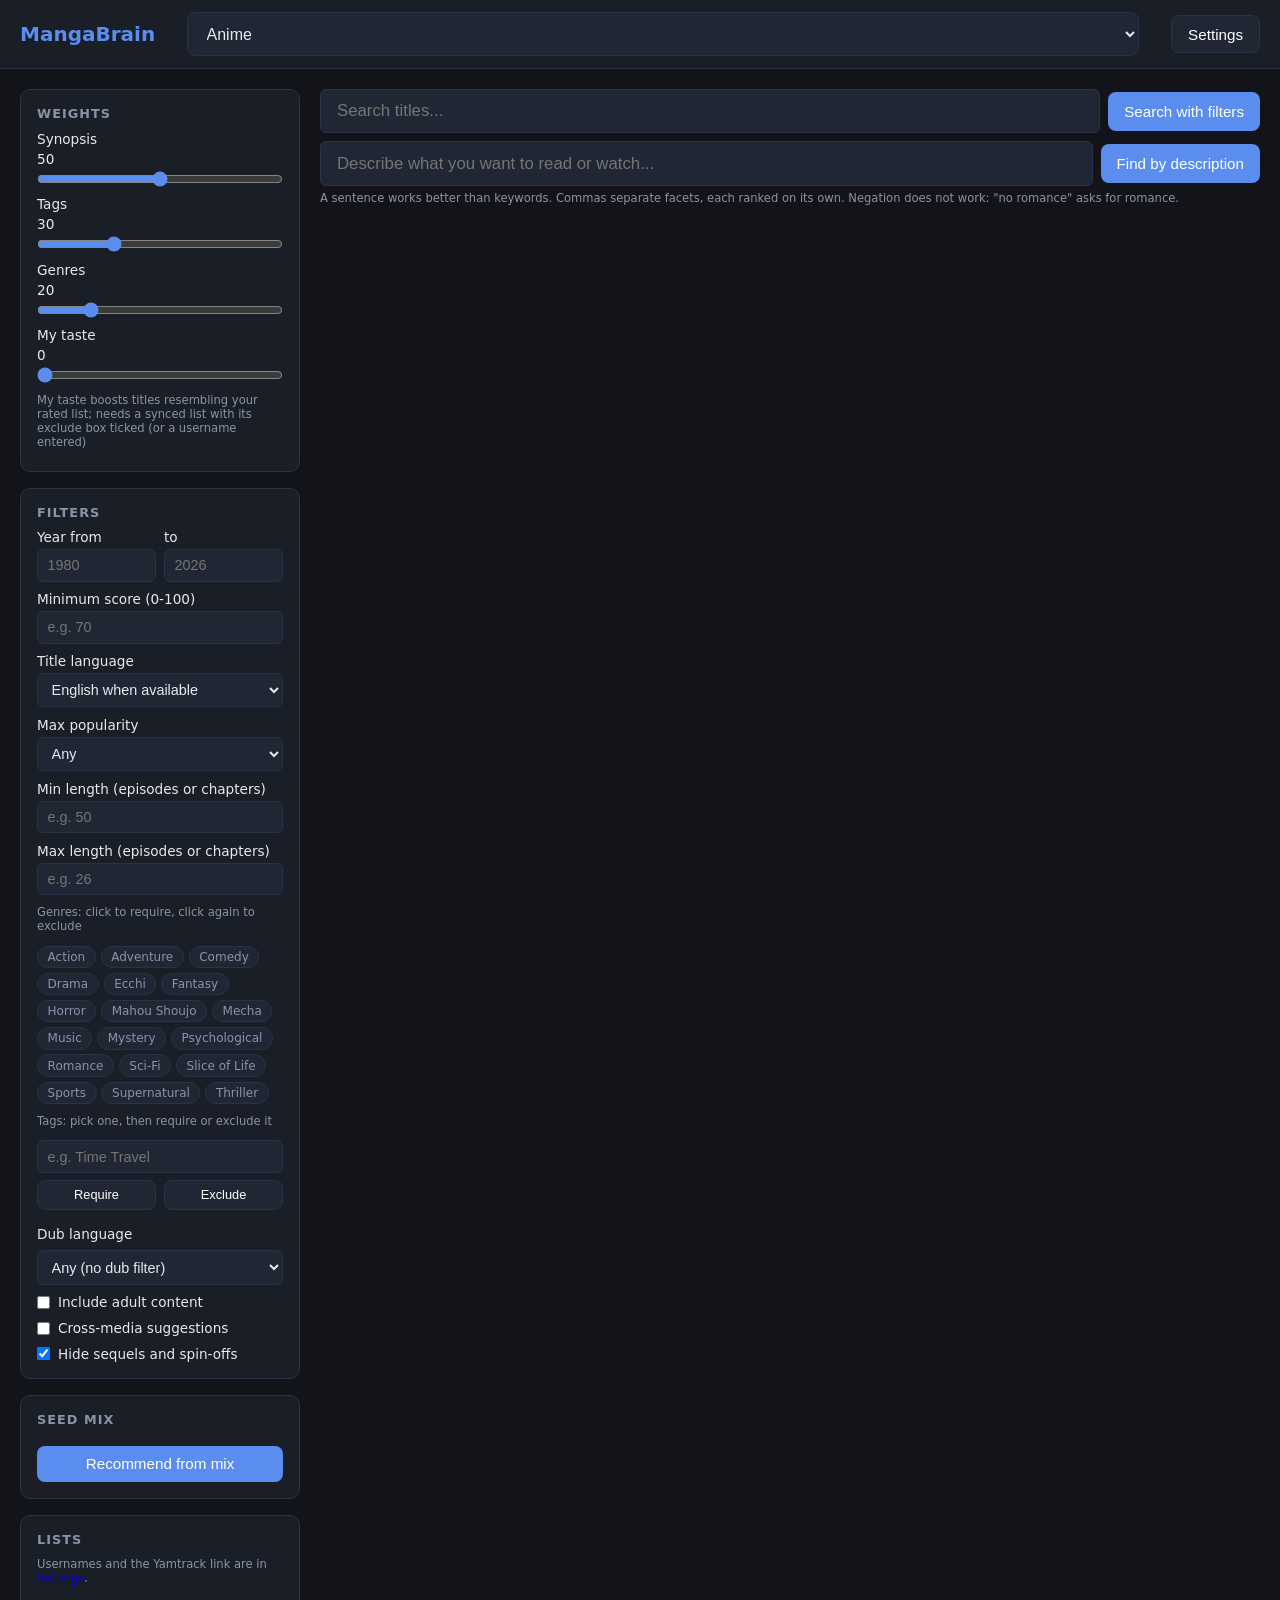
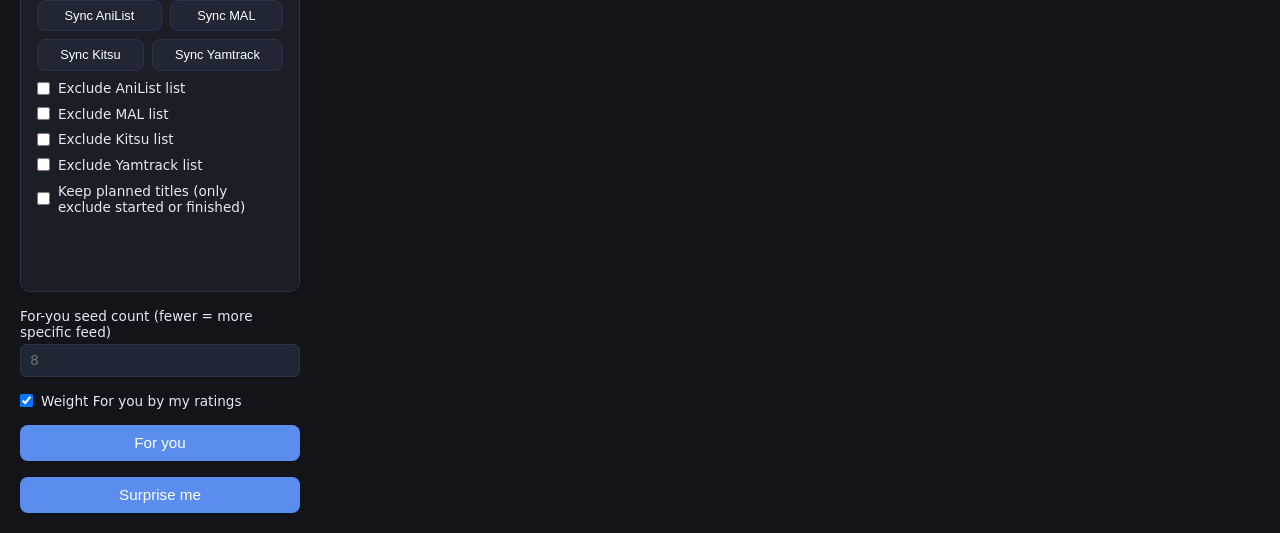
==== commit d5178f88: "fix: links, origins, formats and statuses per medium, not AniList's Several parts of both clients st" ====
--- a/web/index.html
+++ b/web/index.html
@@ -6,6 +6,9 @@
   <meta name="theme-color" content="#12141a">
   <title>MangaBrain</title>
   <link rel="stylesheet" href="style.css">
+  <!-- Phones get the Android app's layout; the media query keeps this sheet
+       from applying at all on a wider screen, so the desktop is unchanged. -->
+  <link rel="stylesheet" href="mobile.css" media="(max-width: 700px)">
   <link rel="manifest" href="manifest.json">
   <link rel="icon" type="image/png" href="icon-192.png">
   <link rel="apple-touch-icon" href="icon-192.png">
@@ -90,26 +93,17 @@
         <label>Origin
           <select id="country">
             <option value="">Any</option>
-            <option value="JP">Japan</option>
-            <option value="KR">Korea</option>
-            <option value="CN">China</option>
-            <option value="TW">Taiwan</option>
           </select>
         </label>
         <label>Status
           <select id="status">
             <option value="">Any</option>
-            <option value="FINISHED">Finished</option>
-            <option value="RELEASING">Releasing</option>
-            <option value="NOT_YET_RELEASED">Not yet released</option>
-            <option value="HIATUS">Hiatus</option>
-            <option value="CANCELLED">Cancelled</option>
           </select>
         </label>
         <label>Title language
           <select id="titleLang">
             <option value="english">English when available</option>
-            <option value="romaji">Romaji</option>
+            <option value="romaji">Romaji / original title</option>
           </select>
         </label>
         <label>Max popularity
@@ -222,5 +216,6 @@
   </main>
 
   <script src="app.js"></script>
+  <script src="mobile.js"></script>
 </body>
 </html>
--- a/web/style.css
+++ b/web/style.css
@@ -362,5 +362,5 @@
 
 @media (max-width: 600px) {
   header { flex-wrap: wrap; gap: 0.5rem; }
-  #tabs { flex: 1; font-size: 16px; }
-}
+  #tabs { font-size: 16px; }
+}
--- a/web/mobile.css
+++ b/web/mobile.css
@@ -0,0 +1,1307 @@
+/* The Android app's look, for phones. Linked with media="(max-width: 700px)"
+   in index.html, so none of this applies on a wider screen. Sizes are the
+   app's dp values as px; colours are its colors.xml. */
+
+@font-face {
+  font-family: "Space Grotesk";
+  src: url("fonts/space_grotesk_regular.ttf") format("truetype");
+  font-weight: 400;
+  font-display: swap;
+}
+@font-face {
+  font-family: "Space Grotesk";
+  src: url("fonts/space_grotesk_medium.ttf") format("truetype");
+  font-weight: 500;
+  font-display: swap;
+}
+@font-face {
+  font-family: "Space Grotesk";
+  src: url("fonts/space_grotesk_bold.ttf") format("truetype");
+  font-weight: 700;
+  font-display: swap;
+}
+@font-face {
+  font-family: "JetBrains Mono";
+  src: url("fonts/jetbrains_mono_medium.ttf") format("truetype");
+  font-weight: 500;
+  font-display: swap;
+}
+@font-face {
+  font-family: "JetBrains Mono";
+  src: url("fonts/jetbrains_mono_bold.ttf") format("truetype");
+  font-weight: 700;
+  font-display: swap;
+}
+
+body.m-on {
+  --bg: #0e1015;
+  --surface: #141821;
+  --panel: #1a1e27;
+  --card: #202634;
+  --text: #e6e9f0;
+  --text-2: #cdd3e0;
+  --muted: #8b93a7;
+  --dim: #727a8e;
+  --accent: #5b8def;
+  --accent-2: #37c9a5;
+  --border: #232a3a;
+  --border-2: #2b3245;
+  --field: #1a1e27;
+  --track: #262c3c;
+  --surface-hi: #1f2533;
+  --accent-bg: #1d2b44;
+  --accent-text: #8fb0f5;
+  --ok: #37c9a5;
+  --ok-bg: #1d3b2a;
+  --bad: #e05c6e;
+  --bad-bg: #3b1d22;
+  --nav-handle: #5a6176;
+  --seed-meta: #a9b3cc;
+  background: var(--bg);
+  color: var(--text);
+  font-family: "Space Grotesk", system-ui, sans-serif;
+  height: 100vh;
+  height: 100dvh;
+  overflow: hidden;
+  -webkit-tap-highlight-color: transparent;
+}
+
+/* The desktop page stays in the document (its remaining controls are
+   still read by app.js) but is not shown. */
+body.m-on > header,
+body.m-on > main {
+  display: none;
+}
+
+.m-app {
+  display: flex;
+  flex-direction: column;
+  height: 100vh;
+  height: 100dvh;
+}
+
+.m-view {
+  flex: 1;
+  min-height: 0;
+  display: flex;
+  flex-direction: column;
+}
+.m-view[hidden] {
+  display: none;
+}
+
+.m-scroll {
+  flex: 1;
+  min-height: 0;
+  overflow-y: auto;
+  -webkit-overflow-scrolling: touch;
+}
+
+body.m-on button {
+  font-family: inherit;
+  cursor: pointer;
+}
+body.m-on input,
+body.m-on select,
+body.m-on textarea {
+  font-family: inherit;
+}
+
+/* ------------------------------------------------------------- bottom bar */
+
+.m-nav {
+  display: grid;
+  grid-template-columns: repeat(4, 1fr);
+  min-height: 72px;
+  background: var(--surface);
+  border-top: 1px solid var(--border);
+  padding-bottom: env(safe-area-inset-bottom);
+}
+.m-nav[hidden] {
+  display: none;
+}
+.m-nav-item {
+  background: none;
+  border: 0;
+  color: var(--muted);
+  display: flex;
+  flex-direction: column;
+  align-items: center;
+  justify-content: center;
+  gap: 4px;
+  padding: 0;
+}
+.m-nav-pill {
+  width: 60px;
+  height: 30px;
+  border-radius: 999px;
+  display: flex;
+  align-items: center;
+  justify-content: center;
+}
+.m-nav-label {
+  font-size: 11.5px;
+  font-weight: 400;
+}
+.m-nav-item.active {
+  color: var(--text);
+}
+.m-nav-item.active .m-nav-pill {
+  background: var(--accent-bg);
+}
+.m-nav-item.active .m-nav-label {
+  font-weight: 700;
+}
+
+/* ------------------------------------------------------------- shared */
+
+.m-pill {
+  min-height: 52px;
+  border-radius: 999px;
+  background: var(--accent);
+  color: #fff;
+  border: 0;
+  font-size: 14.5px;
+  font-weight: 700;
+  padding: 0 20px;
+}
+.m-pill.compact {
+  min-height: 40px;
+  font-size: 13.5px;
+  padding: 0 16px;
+}
+.m-pill.bad {
+  background: transparent;
+  border: 1px solid var(--bad-bg);
+  color: var(--bad);
+}
+.m-pill:disabled {
+  opacity: 0.4;
+}
+
+.m-text-button {
+  background: none;
+  border: 0;
+  color: var(--accent);
+  font-size: 14px;
+  font-weight: 500;
+  min-height: 44px;
+  padding: 0;
+  text-align: left;
+}
+.m-text-button.bad {
+  color: var(--bad);
+  font-size: 13.5px;
+  padding: 0 4px 0 12px;
+}
+
+.m-round-button {
+  width: 44px;
+  height: 44px;
+  flex: none;
+  border-radius: 999px;
+  border: 1px solid var(--border-2);
+  background: transparent;
+  color: var(--muted);
+  font-size: 20px;
+  line-height: 1;
+}
+
+.m-toast {
+  position: fixed;
+  left: 50%;
+  bottom: 96px;
+  transform: translateX(-50%);
+  max-width: calc(100vw - 48px);
+  background: #e6e9f0;
+  color: #14171f;
+  font-size: 14px;
+  padding: 12px 16px;
+  border-radius: 8px;
+  z-index: 50;
+  box-shadow: 0 4px 16px rgba(0, 0, 0, 0.4);
+}
+.m-toast[hidden] {
+  display: none;
+}
+
+/* A field in the app's bg_field style: rounded, accent border on focus. */
+body.m-on .m-row input,
+body.m-on .m-filters-body input[type="number"],
+body.m-on .m-filters-body input[type="text"],
+body.m-on .m-filters-body select,
+body.m-on .m-field {
+  width: 100%;
+  min-height: 48px;
+  background: var(--field);
+  border: 1px solid var(--border-2);
+  border-radius: 14px;
+  color: var(--text);
+  font-size: 16px;
+  padding: 0 16px;
+  outline: none;
+}
+body.m-on .m-field {
+  height: 52px;
+}
+body.m-on input::placeholder {
+  color: var(--dim);
+}
+body.m-on .m-row input:focus,
+body.m-on .m-filters-body input:focus,
+body.m-on .m-filters-body select:focus,
+body.m-on .m-field:focus {
+  border-color: var(--accent);
+}
+
+/* An outlined button, as the app's Browse / Find / Require / Exclude. */
+body.m-on #browseBtn,
+body.m-on #describeBtn,
+body.m-on #surprise,
+body.m-on #tagReq,
+body.m-on #tagExc {
+  min-height: 48px;
+  border-radius: 999px;
+  background: transparent;
+  border: 1px solid var(--border-2);
+  color: var(--accent);
+  font-size: 14px;
+  font-weight: 500;
+  padding: 0 18px;
+  white-space: nowrap;
+}
+
+/* --------------------------------------------------------------- Discover */
+
+.m-medium {
+  position: relative;
+  align-self: flex-start;
+  margin: 12px 0 0 16px;
+}
+body.m-on #tabs {
+  height: 44px;
+  background: var(--field);
+  border: 1px solid var(--border-2);
+  border-radius: 14px;
+  color: var(--text);
+  font-size: 16px;
+  font-weight: 700;
+  padding: 0 40px 0 14px;
+  appearance: none;
+  -webkit-appearance: none;
+  background-image: none;
+  outline: none;
+}
+body.m-on #tabs:focus {
+  border-color: var(--accent);
+}
+body.m-on #tabs option {
+  background: var(--surface);
+  color: var(--text);
+  font-weight: 400;
+}
+.m-medium-chevron {
+  position: absolute;
+  right: 10px;
+  top: 50%;
+  transform: translateY(-50%);
+  color: var(--muted);
+  pointer-events: none;
+}
+
+.m-row {
+  display: flex;
+  gap: 8px;
+  padding: 16px 16px 0;
+}
+.m-describe-row {
+  padding: 8px 16px 8px;
+}
+body.m-on #search,
+body.m-on #describe {
+  flex: 1;
+  min-width: 0;
+}
+
+.m-status {
+  padding: 0 16px;
+}
+body.m-on #statusMsg {
+  color: var(--muted);
+  font-size: 14px;
+  padding-bottom: 8px;
+}
+body.m-on #statusMsg:empty {
+  display: none;
+}
+
+.m-grid-scroll {
+  padding: 0 12px 8px;
+}
+
+.m-count {
+  margin: 12px 4px 4px;
+  font-size: 15px;
+  font-weight: 700;
+  color: var(--text);
+}
+.m-count[hidden] {
+  display: none;
+}
+
+/* Seed card: flat panel; cover beside SEED, title, meta, add. */
+body.m-on .seed-card {
+  display: block;
+  background: var(--panel);
+  border: 0;
+  border-radius: 0;
+  padding: 14px;
+  margin: 0 4px;
+}
+.m-seed-head {
+  display: flex;
+  gap: 12px;
+}
+.m-seed-head > img {
+  width: 80px;
+  height: 120px;
+  object-fit: cover;
+  background: var(--card);
+  border-radius: 0;
+  flex: none;
+}
+.m-seed-column {
+  flex: 1;
+  min-width: 0;
+}
+.m-seed-kicker {
+  font-size: 10px;
+  color: var(--muted);
+  text-transform: uppercase;
+}
+body.m-on .seed-card h3 {
+  font-size: 18px;
+  font-weight: 700;
+  color: var(--text);
+  margin: 0;
+}
+body.m-on .seed-card .meta {
+  font-size: 13px;
+  color: var(--muted);
+  margin-top: 2px;
+}
+.m-seed-add {
+  margin-top: 4px;
+}
+body.m-on .seed-card .ext-links {
+  display: none;
+}
+body.m-on .seed-card .seed-chips {
+  margin-top: 8px;
+  display: flex;
+  flex-wrap: wrap;
+  gap: 8px;
+}
+body.m-on .seed-chips .chip {
+  height: 32px;
+  display: inline-flex;
+  align-items: center;
+  padding: 0 12px;
+  border-radius: 8px;
+  border: 1px solid var(--border-2);
+  background: transparent;
+  color: var(--text);
+  font-size: 14px;
+}
+body.m-on .seed-chips .chip.tag {
+  color: var(--muted);
+}
+body.m-on .seed-card p {
+  margin-top: 10px;
+  font-size: 14px;
+  line-height: 1.35;
+  color: var(--text);
+}
+body.m-on .seed-card p.m-clamp {
+  display: -webkit-box;
+  -webkit-line-clamp: 4;
+  -webkit-box-orient: vertical;
+  overflow: hidden;
+}
+body.m-on #seed .chips-hint {
+  color: var(--muted);
+  font-size: 13px;
+  margin: 8px 4px;
+}
+body.m-on #seed > .chips {
+  display: flex;
+  flex-wrap: wrap;
+  gap: 8px;
+  margin: 0 4px 8px;
+}
+body.m-on #seed > .chips .chip {
+  background: var(--panel);
+  color: var(--text-2);
+  font-size: 13px;
+  padding: 8px 12px;
+  border-radius: 8px;
+}
+
+/* Related titles: one horizontal row. */
+body.m-on #related {
+  display: flex;
+  gap: 6px;
+  overflow-x: auto;
+  margin: 8px 4px 0;
+  scrollbar-width: none;
+}
+body.m-on #related::-webkit-scrollbar {
+  display: none;
+}
+body.m-on #related:empty {
+  display: none;
+}
+body.m-on .related-chip {
+  flex: none;
+  background: var(--panel);
+  color: var(--muted);
+  font-size: 12px;
+  min-height: 44px;
+  padding: 0 12px;
+  display: inline-flex;
+  align-items: center;
+  border: 0;
+  border-radius: 0;
+  white-space: nowrap;
+}
+
+/* The grid: three columns of covers. */
+body.m-on #results.grid {
+  display: grid;
+  grid-template-columns: repeat(3, 1fr);
+  gap: 0;
+}
+body.m-on .card {
+  position: relative;
+  background: none;
+  border: 0;
+  border-radius: 0;
+  padding: 4px;
+  overflow: visible;
+  box-shadow: none;
+  transform: none;
+}
+body.m-on .card:hover {
+  transform: none;
+}
+body.m-on .card .cover {
+  width: 100%;
+  aspect-ratio: 2 / 3;
+  height: auto;
+  object-fit: cover;
+  background: var(--card);
+  border-radius: 0;
+  display: block;
+}
+body.m-on .card .badge {
+  position: absolute;
+  top: 8px;
+  right: 8px;
+  left: auto;
+  background: var(--accent-2);
+  color: #06281f;
+  font-size: 11px;
+  font-weight: 700;
+  padding: 1px 5px;
+  border-radius: 0;
+}
+body.m-on .card .badge:empty {
+  display: none;
+}
+body.m-on .card .add-mix {
+  position: absolute;
+  top: 8px;
+  left: 8px;
+  width: 36px;
+  height: 36px;
+  border-radius: 999px;
+  border: 1px solid var(--border-2);
+  background: rgba(14, 16, 21, 0.55);
+  color: var(--text);
+  font-size: 18px;
+  line-height: 1;
+  padding: 0;
+  opacity: 1;
+}
+body.m-on .card .info {
+  padding: 0;
+}
+body.m-on .card .title {
+  margin-top: 6px;
+  font-size: 12px;
+  font-weight: 700;
+  color: var(--text);
+  line-height: 1.25;
+  display: -webkit-box;
+  -webkit-line-clamp: 2;
+  -webkit-box-orient: vertical;
+  overflow: hidden;
+}
+body.m-on .card .meta {
+  font-size: 10px;
+  color: var(--muted);
+  white-space: nowrap;
+  overflow: hidden;
+  text-overflow: ellipsis;
+}
+body.m-on .card .ext {
+  display: none;
+}
+body.m-on .show-more {
+  display: block;
+  margin: 12px auto;
+  min-height: 44px;
+  border-radius: 999px;
+  border: 1px solid var(--border-2);
+  background: transparent;
+  color: var(--accent);
+  padding: 0 18px;
+}
+
+.m-actions {
+  display: flex;
+  gap: 8px;
+  padding: 12px;
+}
+body.m-on #forYou,
+body.m-on #surprise {
+  flex: 1;
+  min-height: 48px;
+  border-radius: 999px;
+  font-size: 14px;
+  font-weight: 500;
+  margin: 0;
+}
+body.m-on #forYou {
+  background: var(--accent);
+  border: 0;
+  color: #fff;
+}
+
+/* ---------------------------------------------------------------- Filters */
+
+.m-filters-head {
+  display: flex;
+  align-items: center;
+  padding: 16px;
+}
+.m-filters-title {
+  flex: 1;
+  font-size: 20px;
+  font-weight: 700;
+}
+.m-filters-head .m-text-button {
+  min-height: 48px;
+}
+.m-filters-body {
+  padding: 0 16px 16px;
+}
+.m-section-label {
+  margin: 20px 0 6px;
+  text-transform: uppercase;
+  color: var(--muted);
+  font-size: 11px;
+  font-weight: 700;
+  letter-spacing: 0.04em;
+}
+.m-filters-body > .m-section-label:first-child {
+  margin-top: 4px;
+}
+body.m-on .m-filters-body .panel-block {
+  background: none;
+  border: 0;
+  padding: 0;
+  margin: 0;
+}
+body.m-on .m-filters-body .panel-block > h2 {
+  display: none;
+}
+
+/* Weight rows: label, slider, value. */
+body.m-on .m-filters-body .panel-block:first-of-type > label {
+  display: grid;
+  grid-template-columns: 80px 1fr 36px;
+  align-items: center;
+  font-size: 14px;
+  color: var(--text);
+  padding: 4px 0;
+  margin: 0;
+}
+body.m-on .m-filters-body .panel-block:first-of-type > label > span {
+  grid-column: 3;
+  grid-row: 1;
+  text-align: right;
+  font-size: 13px;
+  color: var(--muted);
+}
+body.m-on .m-filters-body .panel-block:first-of-type > label > input[type="range"] {
+  grid-column: 2;
+  grid-row: 1;
+  width: 100%;
+  min-height: 48px;
+  accent-color: var(--accent);
+}
+
+/* Filter fields: muted 12px label over a rounded field. */
+body.m-on .m-filters-body label {
+  display: block;
+  color: var(--muted);
+  font-size: 12px;
+  margin-top: 10px;
+}
+body.m-on .m-filters-body label > input,
+body.m-on .m-filters-body label > select {
+  margin-top: 6px;
+  display: block;
+}
+body.m-on .m-filters-body .row {
+  display: flex;
+  gap: 8px;
+}
+body.m-on .m-filters-body .row > label {
+  flex: 1;
+  min-width: 0;
+}
+body.m-on .m-filters-body .chips-hint {
+  color: var(--muted);
+  font-size: 12px;
+  margin-top: 10px;
+}
+/* Title language lives on Settings > Display, as in the app. */
+body.m-on .m-filters-body label:has(#titleLang) {
+  display: none;
+}
+
+/* Genre and tag chips: neutral, require (green), exclude (red). */
+body.m-on .m-filters-body .chips {
+  display: flex;
+  flex-wrap: wrap;
+  gap: 8px;
+  margin-top: 8px;
+}
+body.m-on .m-filters-body .chip {
+  height: 32px;
+  display: inline-flex;
+  align-items: center;
+  padding: 0 12px;
+  border-radius: 8px;
+  border: 1px solid var(--border-2);
+  background: var(--panel);
+  color: var(--muted);
+  font-size: 14px;
+}
+body.m-on .m-filters-body .chip.inc {
+  background: var(--ok-bg);
+  color: var(--accent-2);
+  border-color: var(--ok-bg);
+}
+body.m-on .m-filters-body .chip.exc {
+  background: var(--bad-bg);
+  color: var(--bad);
+  border-color: var(--bad-bg);
+}
+body.m-on .m-filters-body .suggest-wrap {
+  position: relative;
+  margin-top: 8px;
+}
+body.m-on .m-filters-body .genre-filter .row {
+  margin-top: 8px;
+}
+body.m-on .m-filters-body .genre-filter .row button {
+  flex: 1;
+}
+body.m-on .m-filters-body .suggest {
+  background: var(--surface);
+  border: 1px solid var(--border-2);
+  border-radius: 12px;
+}
+
+/* Switches, label on the left, as the app's FilterSwitch. */
+body.m-on label.check {
+  display: flex;
+  align-items: center;
+  justify-content: space-between;
+  gap: 12px;
+  min-height: 48px;
+  margin-top: 10px;
+  color: var(--text-2);
+  font-size: 14px;
+}
+body.m-on label.check > input[type="checkbox"] {
+  order: 2;
+}
+body.m-on label.check > input[type="checkbox"],
+body.m-on input.m-switch {
+  appearance: none;
+  display: block;
+  padding: 0;
+  border: 0;
+  -webkit-appearance: none;
+  flex: none;
+  width: 52px;
+  height: 32px;
+  border-radius: 999px;
+  background: var(--border-2);
+  position: relative;
+  margin: 0;
+  transition: background 0.15s;
+}
+body.m-on label.check > input[type="checkbox"]::after,
+body.m-on input.m-switch::after {
+  content: "";
+  position: absolute;
+  top: 8px;
+  left: 8px;
+  width: 16px;
+  height: 16px;
+  border-radius: 999px;
+  background: var(--muted);
+  transition: all 0.15s;
+}
+body.m-on label.check > input[type="checkbox"]:checked,
+body.m-on input.m-switch:checked {
+  background: var(--accent);
+}
+body.m-on label.check > input[type="checkbox"]:checked::after,
+body.m-on input.m-switch:checked::after {
+  top: 4px;
+  left: 24px;
+  width: 24px;
+  height: 24px;
+  background: #fff;
+}
+
+.m-apply {
+  margin: 12px;
+  min-height: 48px;
+}
+
+/* -------------------------------------------------------------------- Mix */
+
+.m-mix {
+  overflow-y: auto;
+}
+.m-mix-inner {
+  padding: 16px;
+}
+.m-mix-title {
+  font-size: 24px;
+  font-weight: 700;
+}
+.m-mix-sub {
+  margin-top: 4px;
+  font-size: 13px;
+  color: var(--muted);
+}
+.m-mix-empty {
+  margin-top: 24px;
+  font-size: 13px;
+  color: var(--muted);
+}
+.m-mix-list {
+  margin-top: 12px;
+}
+.m-mix-row {
+  display: flex;
+  align-items: center;
+  background: var(--surface);
+  margin-bottom: 8px;
+  padding: 10px;
+}
+.m-mix-cover {
+  width: 40px;
+  height: 60px;
+  object-fit: cover;
+  background: var(--card);
+  flex: none;
+}
+.m-mix-text {
+  flex: 1;
+  min-width: 0;
+  margin: 0 12px;
+}
+.m-mix-name {
+  font-size: 14px;
+  font-weight: 700;
+  display: -webkit-box;
+  -webkit-line-clamp: 2;
+  -webkit-box-orient: vertical;
+  overflow: hidden;
+}
+.m-mix-meta {
+  margin-top: 2px;
+  font-size: 12px;
+  color: var(--muted);
+}
+.m-mix-go {
+  width: 100%;
+  margin-top: 12px;
+  min-height: 50px;
+}
+.m-mix-status {
+  margin-top: 12px;
+  font-size: 13px;
+  color: var(--muted);
+}
+
+/* --------------------------------------------------------------- Settings */
+
+.m-settings {
+  overflow-y: auto;
+  padding-bottom: 24px;
+}
+.m-settings.m-with-actions {
+  padding-bottom: 120px;
+}
+.m-page-title {
+  font-size: 32px;
+  font-weight: 700;
+  letter-spacing: -0.03em;
+  padding: 26px 22px 18px;
+}
+.m-topbar {
+  display: flex;
+  align-items: center;
+  height: 56px;
+  padding: 0 8px;
+}
+.m-back {
+  width: 48px;
+  height: 48px;
+  border: 0;
+  background: none;
+  color: var(--text);
+  display: flex;
+  align-items: center;
+  justify-content: center;
+  border-radius: 999px;
+}
+.m-topbar-title {
+  margin-left: 6px;
+  font-size: 19px;
+  font-weight: 700;
+}
+.m-label {
+  padding: 6px 22px 8px;
+  text-transform: uppercase;
+  letter-spacing: 0.11em;
+  color: var(--muted);
+  font-size: 10.5px;
+  font-weight: 700;
+}
+.m-card {
+  margin: 0 14px 16px;
+  background: var(--surface);
+  border: 1px solid var(--border);
+  border-radius: 18px;
+  overflow: hidden;
+}
+.m-card > * + * {
+  border-top: 1px solid var(--border);
+}
+
+.m-nav-row {
+  width: 100%;
+  display: flex;
+  align-items: center;
+  min-height: 64px;
+  padding: 10px 16px;
+  background: none;
+  border-left: 0;
+  border-right: 0;
+  border-bottom: 0;
+  color: var(--text);
+  text-align: left;
+}
+.m-card > .m-nav-row:first-child {
+  border-top: 0;
+}
+.m-tile {
+  width: 36px;
+  height: 36px;
+  margin-right: 14px;
+  background: var(--surface-hi);
+  border-radius: 11px;
+  display: flex;
+  align-items: center;
+  justify-content: center;
+  flex: none;
+}
+.m-row-badge {
+  margin-right: 14px;
+}
+.m-row-text {
+  flex: 1;
+  min-width: 0;
+  display: flex;
+  flex-direction: column;
+}
+.m-row-title {
+  font-size: 15px;
+  color: var(--text);
+}
+.m-row-summary {
+  font-size: 12.5px;
+  color: var(--muted);
+  padding-top: 2px;
+}
+.m-row-chevron {
+  color: var(--nav-handle);
+  flex: none;
+}
+
+/* Hardcover's exclude box waits here until a switch row takes it. */
+.m-app > #hcExclude {
+  display: none;
+}
+
+.m-switch-row {
+  display: flex;
+  flex-direction: row;
+  text-align: left;
+  margin: 0;
+  font-size: inherit;
+  color: inherit;
+  align-items: center;
+  gap: 12px;
+  min-height: 56px;
+  padding: 10px 12px 10px 16px;
+  cursor: pointer;
+}
+.m-switch-title {
+  font-size: 14.5px;
+  color: var(--text);
+}
+
+.m-badge {
+  border-radius: 11px;
+  display: flex;
+  align-items: center;
+  justify-content: center;
+  overflow: hidden;
+  flex: none;
+}
+.m-badge.round {
+  border-radius: 999px;
+  border: 2px solid #222a44;
+}
+.m-badge svg {
+  width: 56%;
+  height: 56%;
+}
+.m-badge img {
+  width: 100%;
+  height: 100%;
+  object-fit: cover;
+}
+
+.m-sync-card {
+  display: flex;
+  align-items: center;
+  margin: 0 14px 18px;
+  padding: 14px;
+  border-radius: 18px;
+  background: linear-gradient(135deg, #222a44, #2d2a44);
+}
+.m-sync-badges {
+  display: flex;
+}
+.m-sync-badges .m-badge {
+  margin-right: -8px;
+}
+.m-sync-text {
+  flex: 1;
+  min-width: 0;
+  padding: 0 10px 0 18px;
+}
+.m-sync-text.bare {
+  padding-left: 0;
+}
+.m-sync-title {
+  font-size: 15px;
+  font-weight: 700;
+}
+.m-sync-sub {
+  font-size: 12.5px;
+  color: var(--seed-meta);
+  padding-top: 2px;
+}
+
+.m-account-head {
+  display: flex;
+  flex-direction: column;
+  align-items: center;
+  padding: 18px 0 22px;
+}
+.m-account-head .m-badge {
+  border-radius: 20px;
+}
+.m-account-name {
+  font-size: 20px;
+  font-weight: 700;
+  padding-top: 8px;
+}
+.m-account-status {
+  font-size: 13px;
+  text-align: center;
+  padding: 4px 16px 0;
+}
+.m-account-status.ok {
+  color: var(--ok);
+}
+.m-account-status.muted {
+  color: var(--muted);
+}
+.m-account-status.accent {
+  color: var(--accent-text);
+}
+.m-account-status.bad {
+  color: var(--bad);
+}
+
+.m-stats {
+  display: flex;
+  gap: 8px;
+  margin: 0 14px 16px;
+}
+.m-stat {
+  flex: 1;
+  background: var(--surface);
+  border: 1px solid var(--border);
+  border-radius: 18px;
+  padding: 12px;
+  text-align: center;
+}
+.m-stat-n {
+  font-family: "JetBrains Mono", monospace;
+  font-size: 19px;
+  font-weight: 700;
+}
+.m-stat-label {
+  font-size: 11.5px;
+  color: var(--muted);
+  padding-top: 3px;
+}
+
+.m-fields {
+  margin: 0 14px 16px;
+  display: flex;
+  flex-direction: column;
+}
+.m-fields > div:not([class]) {
+  display: block;
+}
+.m-field-label {
+  font-size: 12px;
+  color: var(--muted);
+  padding: 6px 4px;
+}
+.m-fields .m-pill.wide {
+  margin-top: 4px;
+}
+.m-hint {
+  font-size: 12px;
+  color: var(--dim);
+  padding: 6px 4px 12px;
+}
+.m-fields > .m-hint:last-child {
+  font-size: 13px;
+  color: var(--muted);
+  padding: 10px 4px 0;
+}
+
+.m-action-bar {
+  position: fixed;
+  left: 14px;
+  right: 14px;
+  bottom: calc(38px + env(safe-area-inset-bottom));
+  display: flex;
+  gap: 10px;
+}
+.m-action-bar .m-pill {
+  flex: 1;
+}
+.m-action-bar .m-pill.grow {
+  flex: 1.4;
+}
+
+.m-stepper-row {
+  display: flex;
+  align-items: center;
+  gap: 12px;
+  min-height: 64px;
+  padding: 12px 14px 12px 16px;
+}
+.m-stepper {
+  display: flex;
+  align-items: center;
+  background: var(--field);
+  border: 1px solid var(--border-2);
+  border-radius: 999px;
+  flex: none;
+}
+.m-step {
+  width: 44px;
+  height: 44px;
+  border: 0;
+  background: none;
+  color: var(--text-2);
+  display: flex;
+  align-items: center;
+  justify-content: center;
+}
+.m-step-value {
+  width: 30px;
+  text-align: center;
+  font-family: "JetBrains Mono", monospace;
+  font-size: 15px;
+  font-weight: 700;
+}
+
+.m-display {
+  padding: 14px;
+}
+.m-display-title {
+  font-size: 14.5px;
+  padding-bottom: 10px;
+}
+.m-segmented {
+  display: flex;
+  background: var(--field);
+  border: 1px solid var(--border-2);
+  border-radius: 12px;
+  padding: 3px;
+}
+.m-segment {
+  flex: 1;
+  height: 44px;
+  border: 0;
+  border-radius: 9px;
+  background: none;
+  color: var(--muted);
+  font-size: 13.5px;
+}
+.m-segment.on {
+  background: var(--border-2);
+  color: var(--text);
+  font-weight: 700;
+}
+.m-display .m-hint {
+  padding: 8px 0 0;
+}
+
+.m-token-row {
+  display: flex;
+  align-items: center;
+  min-height: 64px;
+  padding: 12px 14px;
+}
+.m-token-icon {
+  color: var(--muted);
+  margin-right: 8px;
+  flex: none;
+}
+
+.m-intro {
+  font-size: 13px;
+  color: var(--muted);
+  line-height: 1.35;
+  padding: 4px 22px 18px;
+}
+
+/* Media: the desktop's dataset cards, restyled as the app's. */
+.m-media {
+  margin: 0 14px;
+}
+body.m-on #mediaStatus:empty {
+  display: none;
+}
+body.m-on #mediaStatus {
+  color: var(--muted);
+  font-size: 13px;
+  padding: 0 4px 12px;
+}
+body.m-on .m-media .media-settings {
+  gap: 12px;
+}
+body.m-on .m-media .dataset {
+  background: var(--surface);
+  border: 1px solid var(--border);
+  border-radius: 18px;
+  padding: 0;
+  gap: 0;
+  overflow: hidden;
+}
+body.m-on .m-media .dataset-title {
+  padding: 14px 16px 0;
+  font-size: 16px;
+  font-weight: 700;
+}
+body.m-on .m-media .dataset-desc {
+  display: none;
+}
+body.m-on .m-media .dataset-status {
+  padding: 3px 16px 10px;
+  font-size: 12.5px;
+  line-height: 1.35;
+  color: var(--muted);
+}
+body.m-on .m-media .dataset-status.failed {
+  color: var(--bad);
+}
+body.m-on .m-media .dataset progress {
+  appearance: none;
+  -webkit-appearance: none;
+  margin: 0 16px 10px;
+  width: calc(100% - 32px);
+  height: 6px;
+  border: 0;
+  border-radius: 3px;
+  background: var(--track);
+  overflow: hidden;
+}
+body.m-on .m-media .dataset progress::-webkit-progress-bar {
+  background: var(--track);
+}
+body.m-on .m-media .dataset progress::-webkit-progress-value {
+  background: var(--accent);
+  border-radius: 3px;
+}
+body.m-on .m-media .dataset progress::-moz-progress-bar {
+  background: var(--accent);
+  border-radius: 3px;
+}
+body.m-on .m-media .dataset-media {
+  display: flex;
+  flex-direction: column;
+  gap: 0;
+}
+body.m-on .m-media .dataset-media label.check {
+  margin: 0;
+  min-height: 56px;
+  padding: 10px 12px 10px 16px;
+  border-top: 1px solid var(--border);
+  color: var(--text);
+  font-size: 14.5px;
+}
+body.m-on .m-media .dataset > button {
+  min-height: 52px;
+  border: 0;
+  border-top: 1px solid var(--border);
+  background: none;
+  color: var(--accent-text);
+  font-size: 14px;
+  text-align: left;
+  padding: 0 16px;
+  border-radius: 0;
+}
